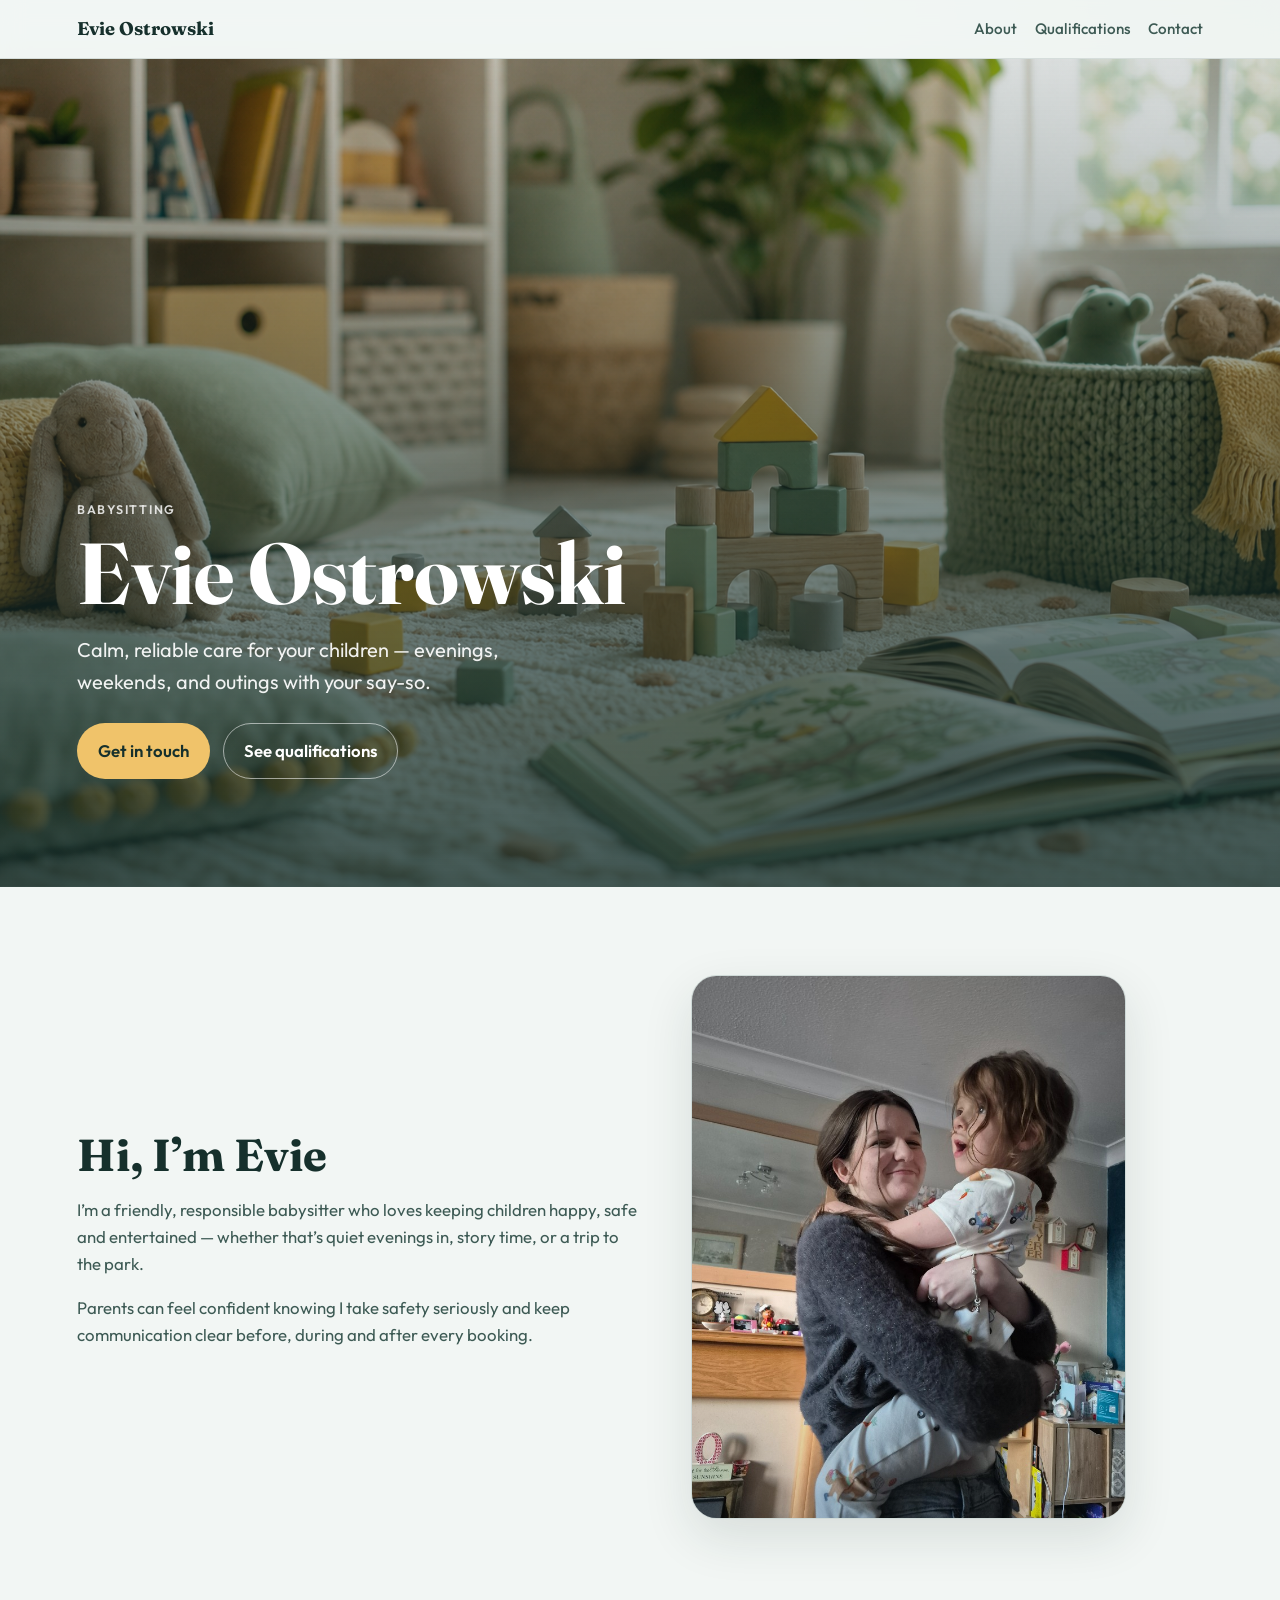
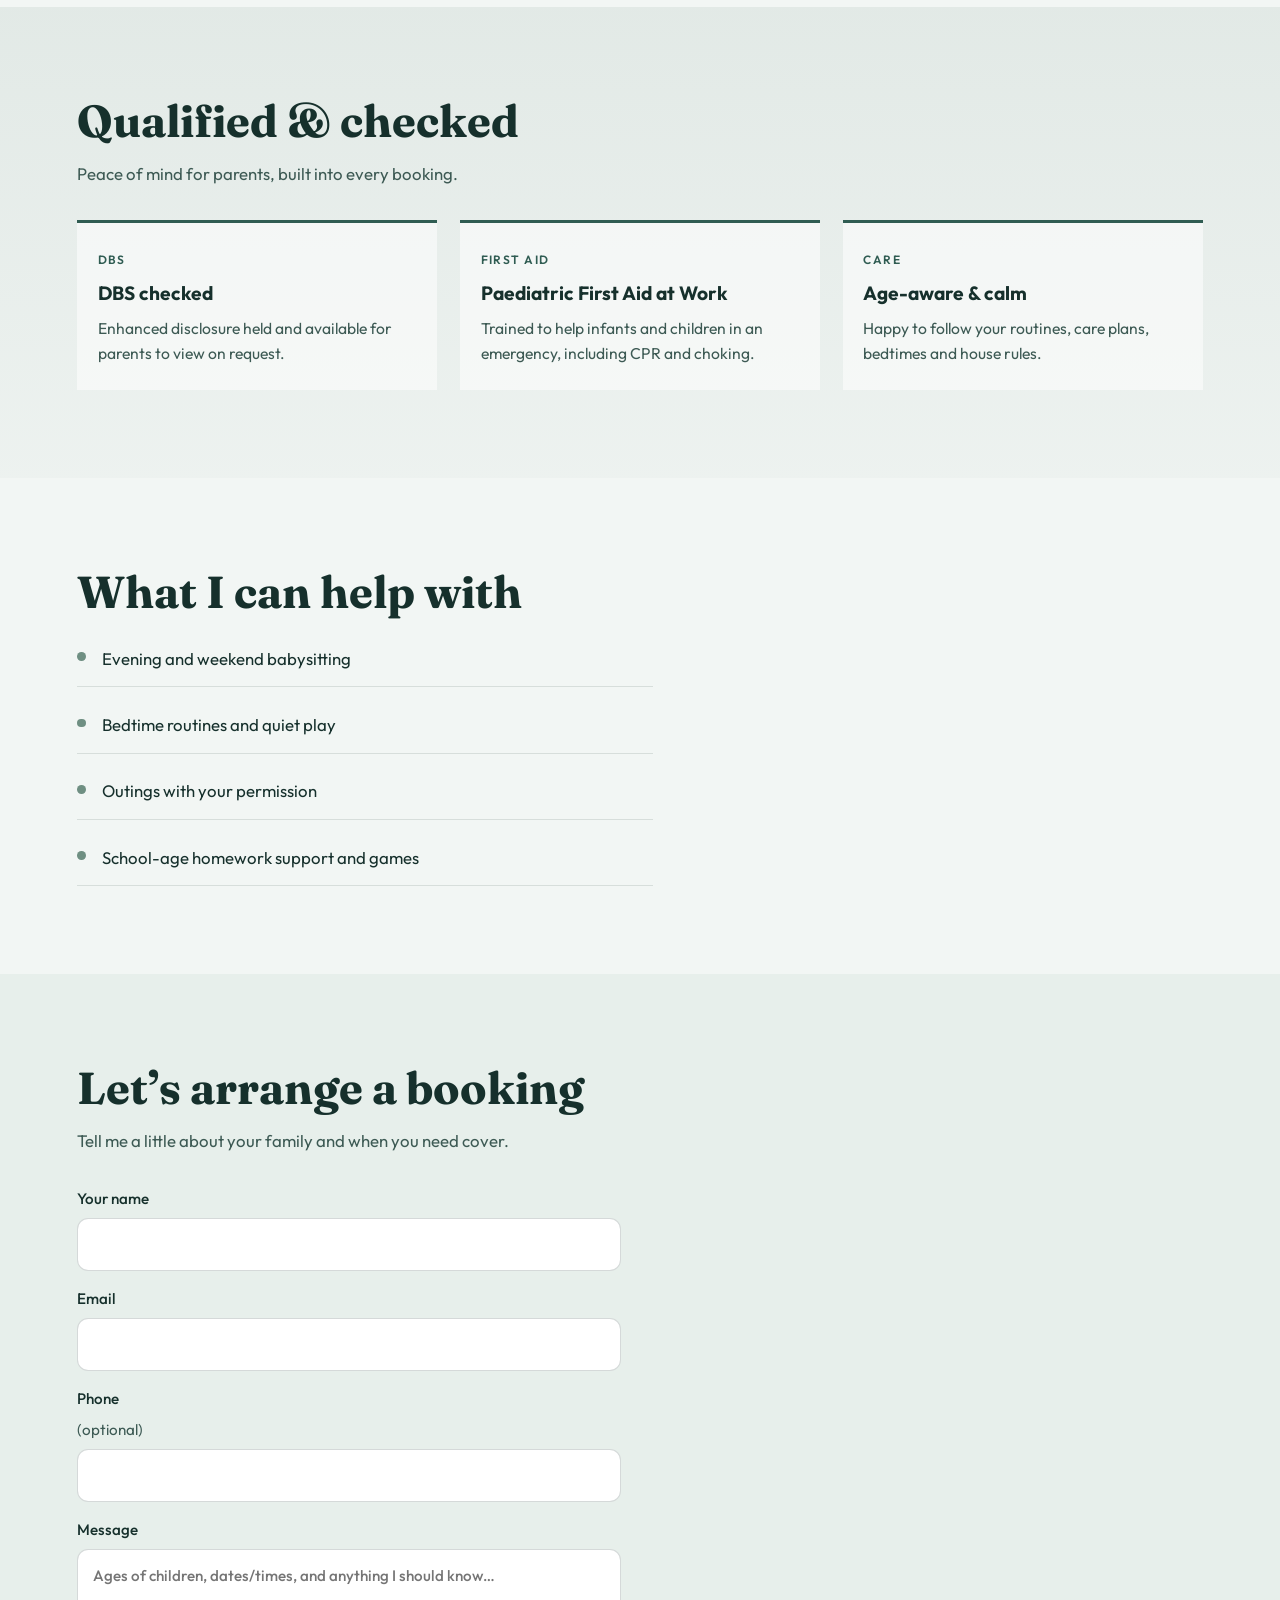
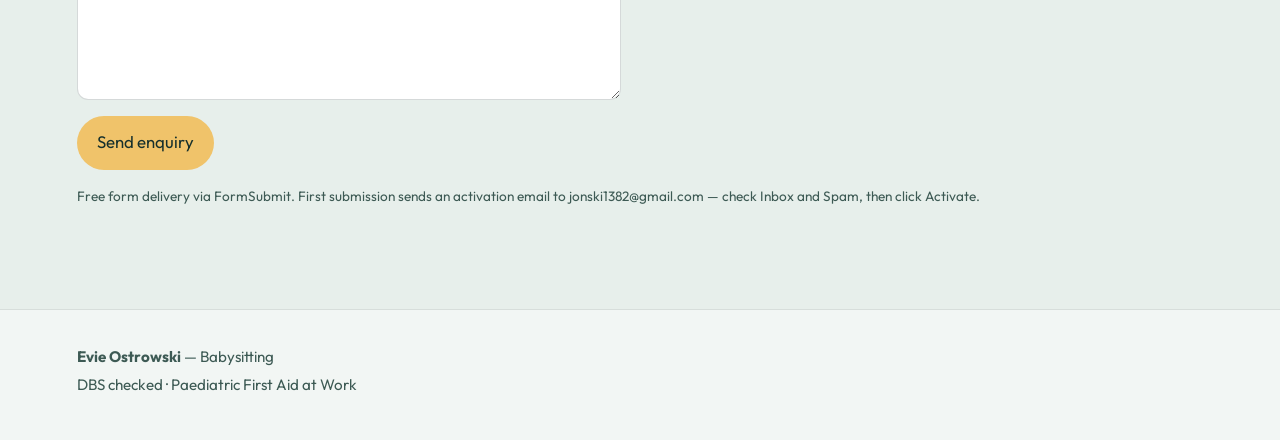
==== index.html @ 0c6a3e65 "Add Evie Ostrowski babysitting website. Static site with contact form, qualifications, and Cloudflar" ====
<!DOCTYPE html>
<html lang="en-GB">
<head>
  <meta charset="UTF-8" />
  <meta name="viewport" content="width=device-width, initial-scale=1" />
  <title>Evie Ostrowski — Babysitting</title>
  <meta name="description" content="Reliable babysitting with Evie Ostrowski. DBS checked and Paediatric First Aid at Work qualified." />
  <link rel="preconnect" href="https://fonts.googleapis.com" />
  <link rel="preconnect" href="https://fonts.gstatic.com" crossorigin />
  <link href="https://fonts.googleapis.com/css2?family=Fraunces:opsz,wght@9..144,500;9..144,700&family=Outfit:wght@400;500;600&display=swap" rel="stylesheet" />
  <link rel="stylesheet" href="styles.css" />
</head>
<body>
  <header class="topbar">
    <a class="logo" href="#top">Evie Ostrowski</a>
    <nav aria-label="Primary">
      <a href="#about">About</a>
      <a href="#trust">Qualifications</a>
      <a href="#contact">Contact</a>
    </nav>
  </header>

  <main id="top">
    <section class="hero" aria-label="Introduction">
      <div class="hero-media" role="img" aria-label="Bright playroom with toys, books and building blocks"></div>
      <div class="hero-scrim"></div>
      <div class="hero-copy">
        <p class="eyebrow">Babysitting</p>
        <h1>Evie Ostrowski</h1>
        <p class="lede">Calm, reliable care for your children — evenings, weekends, and outings with your say-so.</p>
        <div class="cta-row">
          <a class="btn primary" href="#contact">Get in touch</a>
          <a class="btn ghost" href="#trust">See qualifications</a>
        </div>
      </div>
    </section>

    <section id="about" class="about">
      <div class="about-copy">
        <h2>Hi, I’m Evie</h2>
        <p>
          I’m a friendly, responsible babysitter who loves keeping children happy, safe and entertained —
          whether that’s quiet evenings in, story time, or a trip to the park.
        </p>
        <p>
          Parents can feel confident knowing I take safety seriously and keep communication clear before,
          during and after every booking.
        </p>
      </div>
      <figure class="about-media">
        <img src="assets/evie-photo.png" alt="Evie smiling while holding a happy young child" width="900" height="1200" />
      </figure>
    </section>

    <section id="trust" class="trust">
      <h2>Qualified &amp; checked</h2>
      <p class="section-intro">Peace of mind for parents, built into every booking.</p>
      <ul class="creds">
        <li>
          <span class="cred-label">DBS</span>
          <strong>DBS checked</strong>
          <p>Enhanced disclosure held and available for parents to view on request.</p>
        </li>
        <li>
          <span class="cred-label">First aid</span>
          <strong>Paediatric First Aid at Work</strong>
          <p>Trained to help infants and children in an emergency, including CPR and choking.</p>
        </li>
        <li>
          <span class="cred-label">Care</span>
          <strong>Age-aware &amp; calm</strong>
          <p>Happy to follow your routines, care plans, bedtimes and house rules.</p>
        </li>
      </ul>
    </section>

    <section class="offer">
      <h2>What I can help with</h2>
      <ul>
        <li>Evening and weekend babysitting</li>
        <li>Bedtime routines and quiet play</li>
        <li>Outings with your permission</li>
        <li>School-age homework support and games</li>
      </ul>
    </section>

    <section id="contact" class="contact">
      <h2>Let’s arrange a booking</h2>
      <p class="section-intro">Tell me a little about your family and when you need cover.</p>
      <form
        class="contact-form"
        id="contact-form"
        action="https://formsubmit.co/jonski1382@gmail.com"
        method="POST"
      >
        <input type="hidden" name="_subject" value="New babysitting enquiry — Evie Ostrowski" />
        <input type="hidden" name="_template" value="table" />
        <input type="hidden" name="_captcha" value="false" />
        <input type="hidden" name="_next" id="form-next" value="" />
        <input type="hidden" name="_url" id="form-url" value="" />
        <input type="text" name="_gotcha" class="hp" tabindex="-1" autocomplete="off" aria-hidden="true" />

        <label>
          Your name
          <input type="text" name="name" required autocomplete="name" />
        </label>
        <label>
          Email
          <input type="email" name="email" required autocomplete="email" />
        </label>
        <label>
          Phone <span class="optional">(optional)</span>
          <input type="tel" name="phone" autocomplete="tel" />
        </label>
        <label>
          Message
          <textarea name="message" rows="5" required placeholder="Ages of children, dates/times, and anything I should know…"></textarea>
        </label>
        <button class="btn primary" type="submit" id="contact-submit">Send enquiry</button>
        <p class="form-status" id="form-status" role="status" aria-live="polite" hidden></p>
      </form>
      <p class="fineprint">
        Free form delivery via FormSubmit. First submission sends an activation email to
        jonski1382@gmail.com — check Inbox and Spam, then click Activate.
      </p>
    </section>
  </main>

  <footer class="site-footer">
    <p><strong>Evie Ostrowski</strong> — Babysitting</p>
    <p>DBS checked · Paediatric First Aid at Work</p>
  </footer>

  <script src="script.js"></script>
</body>
</html>
---- styles.css ----
:root {
  --ink: #16302c;
  --ink-soft: #3d5a54;
  --paper: #f2f6f4;
  --sage: #6f8f82;
  --sage-deep: #2f5c52;
  --glow: #f0c36a;
  --white: #ffffff;
  --line: rgba(22, 48, 44, 0.12);
  --shadow: 0 18px 50px rgba(22, 48, 44, 0.12);
  --font-display: "Fraunces", Georgia, serif;
  --font-body: "Outfit", system-ui, sans-serif;
}

*,
*::before,
*::after {
  box-sizing: border-box;
}

html {
  scroll-behavior: smooth;
}

body {
  margin: 0;
  color: var(--ink);
  background:
    radial-gradient(1200px 600px at 10% -10%, rgba(240, 195, 106, 0.18), transparent 55%),
    radial-gradient(900px 500px at 100% 0%, rgba(111, 143, 130, 0.18), transparent 50%),
    var(--paper);
  font-family: var(--font-body);
  font-size: 1.05rem;
  line-height: 1.6;
}

img {
  max-width: 100%;
  display: block;
}

a {
  color: inherit;
}

.topbar {
  position: sticky;
  top: 0;
  z-index: 20;
  display: flex;
  align-items: center;
  justify-content: space-between;
  gap: 1rem;
  padding: 0.9rem 6vw;
  background: rgba(242, 246, 244, 0.86);
  backdrop-filter: blur(12px);
  border-bottom: 1px solid var(--line);
}

.logo {
  font-family: var(--font-display);
  font-weight: 700;
  font-size: 1.15rem;
  text-decoration: none;
}

nav {
  display: flex;
  gap: 1.1rem;
}

nav a {
  text-decoration: none;
  color: var(--ink-soft);
  font-weight: 500;
  font-size: 0.95rem;
}

nav a:hover {
  color: var(--sage-deep);
}

.hero {
  position: relative;
  min-height: 92vh;
  display: grid;
  align-items: end;
  overflow: hidden;
}

.hero-media {
  position: absolute;
  inset: 0;
  background:
    url("assets/evie-hero.jpg") center / cover no-repeat;
  transform: scale(1.06);
  animation: heroZoom 12s ease-out forwards;
}

.hero-scrim {
  position: absolute;
  inset: 0;
  background:
    linear-gradient(180deg, rgba(22, 48, 44, 0.15) 0%, rgba(22, 48, 44, 0.55) 55%, rgba(22, 48, 44, 0.78) 100%);
}

.hero-copy {
  position: relative;
  z-index: 1;
  padding: 18vh 6vw 12vh;
  max-width: 44rem;
  color: var(--white);
  animation: riseIn 900ms ease-out both;
}

.eyebrow {
  margin: 0 0 0.6rem;
  letter-spacing: 0.14em;
  text-transform: uppercase;
  font-size: 0.78rem;
  font-weight: 600;
  color: rgba(255, 255, 255, 0.82);
}

.hero h1 {
  margin: 0;
  font-family: var(--font-display);
  font-size: clamp(2.8rem, 8vw, 5.4rem);
  line-height: 1.02;
  font-weight: 700;
}

.lede {
  margin: 1rem 0 1.6rem;
  max-width: 32rem;
  font-size: clamp(1.05rem, 2.2vw, 1.25rem);
  color: rgba(255, 255, 255, 0.92);
}

.cta-row {
  display: flex;
  flex-wrap: wrap;
  gap: 0.8rem;
}

.btn {
  display: inline-flex;
  align-items: center;
  justify-content: center;
  padding: 0.85rem 1.25rem;
  border-radius: 999px;
  text-decoration: none;
  font-weight: 600;
  border: 1px solid transparent;
  cursor: pointer;
  transition: transform 180ms ease, background 180ms ease, color 180ms ease;
}

.btn:hover {
  transform: translateY(-1px);
}

.btn.primary {
  background: var(--glow);
  color: var(--ink);
}

.btn.ghost {
  background: transparent;
  color: var(--white);
  border-color: rgba(255, 255, 255, 0.55);
}

.about,
.trust,
.offer,
.contact {
  padding: 5.5rem 6vw;
}

.about {
  display: grid;
  grid-template-columns: 1.05fr 0.95fr;
  gap: 3rem;
  align-items: center;
}

.about-heading {
  display: flex;
  align-items: center;
  gap: 0.9rem;
  margin-bottom: 0.9rem;
}

.about-heading h2 {
  margin: 0;
}

.about-avatar {
  width: 4.4rem;
  height: 4.4rem;
  border-radius: 50%;
  object-fit: cover;
  object-position: center 18%;
  border: 3px solid rgba(47, 92, 82, 0.35);
  box-shadow: 0 8px 20px rgba(22, 48, 44, 0.12);
  flex-shrink: 0;
}

.about h2,
.trust h2,
.offer h2,
.contact h2 {
  margin: 0 0 0.9rem;
  font-family: var(--font-display);
  font-size: clamp(2rem, 4vw, 2.8rem);
  line-height: 1.15;
}

.about p {
  color: var(--ink-soft);
  max-width: 36rem;
}

.about-media {
  margin: 0;
  position: relative;
  border-radius: 1.6rem;
  overflow: hidden;
  aspect-ratio: 4 / 5;
  max-height: 34rem;
  box-shadow: var(--shadow);
  border: 1px solid rgba(47, 92, 82, 0.18);
  opacity: 0;
  transform: translateY(18px);
}

.about-media::after {
  content: "";
  position: absolute;
  inset: 0;
  pointer-events: none;
  background:
    linear-gradient(180deg, transparent 55%, rgba(22, 48, 44, 0.18) 100%);
}

.about-media img {
  width: 100%;
  height: 100%;
  object-fit: cover;
  object-position: center 12%;
  display: block;
}

.about-media.is-inview,
.creds li.is-inview,
.offer li.is-inview {
  opacity: 1;
  transform: none;
  transition: opacity 700ms ease, transform 700ms ease;
}

.trust {
  background: linear-gradient(180deg, rgba(111, 143, 130, 0.12), rgba(111, 143, 130, 0.04));
}

.section-intro {
  margin: 0 0 2rem;
  color: var(--ink-soft);
  max-width: 34rem;
}

.creds {
  list-style: none;
  margin: 0;
  padding: 0;
  display: grid;
  grid-template-columns: repeat(3, minmax(0, 1fr));
  gap: 1.4rem;
}

.creds li {
  padding: 1.4rem 1.3rem 1.5rem;
  border-top: 3px solid var(--sage-deep);
  background: rgba(255, 255, 255, 0.55);
  opacity: 0;
  transform: translateY(16px);
}

.cred-label {
  display: inline-block;
  margin-bottom: 0.55rem;
  font-size: 0.75rem;
  letter-spacing: 0.12em;
  text-transform: uppercase;
  color: var(--sage-deep);
  font-weight: 600;
}

.creds strong {
  display: block;
  font-size: 1.2rem;
  margin-bottom: 0.45rem;
}

.creds p {
  margin: 0;
  color: var(--ink-soft);
  font-size: 0.98rem;
}

.offer ul {
  margin: 0;
  padding: 0;
  list-style: none;
  display: grid;
  gap: 0.7rem;
  max-width: 36rem;
}

.offer li {
  position: relative;
  padding: 0.85rem 0 0.85rem 1.6rem;
  border-bottom: 1px solid var(--line);
  opacity: 0;
  transform: translateY(12px);
}

.offer li::before {
  content: "";
  position: absolute;
  left: 0;
  top: 1.25rem;
  width: 0.55rem;
  height: 0.55rem;
  border-radius: 50%;
  background: var(--sage);
}

.contact {
  background: #e7efeb;
}

.contact-form {
  display: grid;
  gap: 1rem;
  max-width: 34rem;
}

label {
  display: grid;
  gap: 0.4rem;
  font-weight: 500;
  font-size: 0.95rem;
}

.optional {
  font-weight: 400;
  color: var(--ink-soft);
}

input,
textarea {
  width: 100%;
  padding: 0.85rem 0.95rem;
  border: 1px solid rgba(22, 48, 44, 0.18);
  border-radius: 0.7rem;
  background: var(--white);
  font: inherit;
  color: var(--ink);
}

input:focus,
textarea:focus {
  outline: 2px solid rgba(47, 92, 82, 0.35);
  border-color: var(--sage-deep);
}

.contact-form .btn {
  justify-self: start;
  border: none;
  font: inherit;
}

.fineprint {
  margin-top: 1rem;
  font-size: 0.85rem;
  color: var(--ink-soft);
}

.hp {
  position: absolute;
  left: -10000px;
  width: 1px;
  height: 1px;
  overflow: hidden;
}

.form-status {
  margin: 0.2rem 0 0;
  font-size: 0.95rem;
  font-weight: 500;
}

.form-status.pending {
  color: var(--ink-soft);
}

.form-status.success {
  color: var(--sage-deep);
}

.form-status.error {
  color: #9b3a32;
}

.contact-form .btn:disabled {
  opacity: 0.7;
  cursor: wait;
  transform: none;
}

.thanks-page {
  min-height: 100vh;
  display: grid;
  align-content: center;
  justify-items: start;
  gap: 1rem;
  padding: 4rem 6vw;
  max-width: 40rem;
}

.thanks-page h1 {
  margin: 0;
  font-family: var(--font-display);
  font-size: clamp(2rem, 5vw, 3rem);
}

.thanks-page p {
  margin: 0 0 0.5rem;
  color: var(--ink-soft);
}

.site-footer {
  padding: 2rem 6vw 2.5rem;
  border-top: 1px solid var(--line);
  color: var(--ink-soft);
  font-size: 0.95rem;
}

.site-footer p {
  margin: 0.2rem 0;
}

@keyframes heroZoom {
  from { transform: scale(1.08); }
  to { transform: scale(1); }
}

@keyframes riseIn {
  from {
    opacity: 0;
    transform: translateY(22px);
  }
  to {
    opacity: 1;
    transform: none;
  }
}

@media (max-width: 860px) {
  .about {
    grid-template-columns: 1fr;
  }

  .creds {
    grid-template-columns: 1fr;
  }

  nav {
    gap: 0.8rem;
  }

  .hero-copy {
    padding-top: 28vh;
  }
}

@media (max-width: 560px) {
  .topbar {
    padding-inline: 1.1rem;
  }

  nav a:nth-child(2) {
    display: none;
  }

  .about,
  .trust,
  .offer,
  .contact {
    padding-inline: 1.1rem;
  }
}
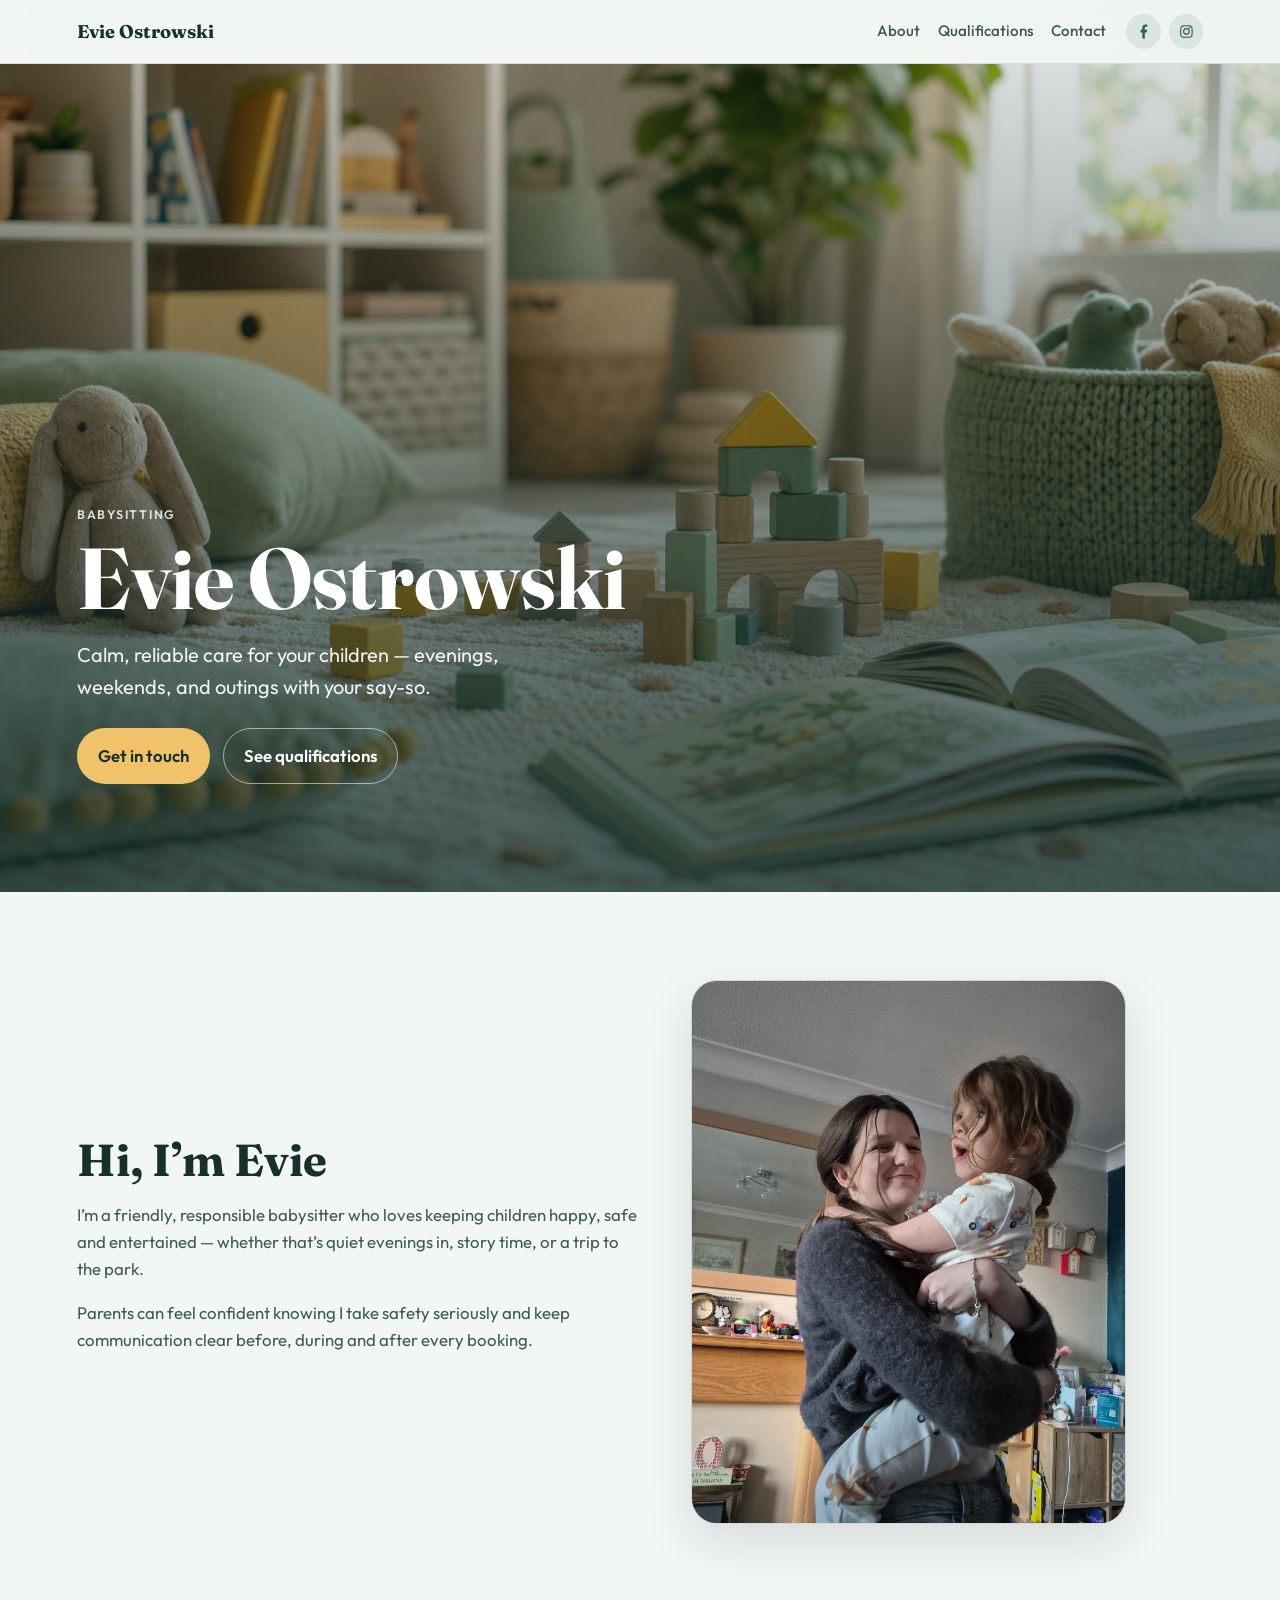
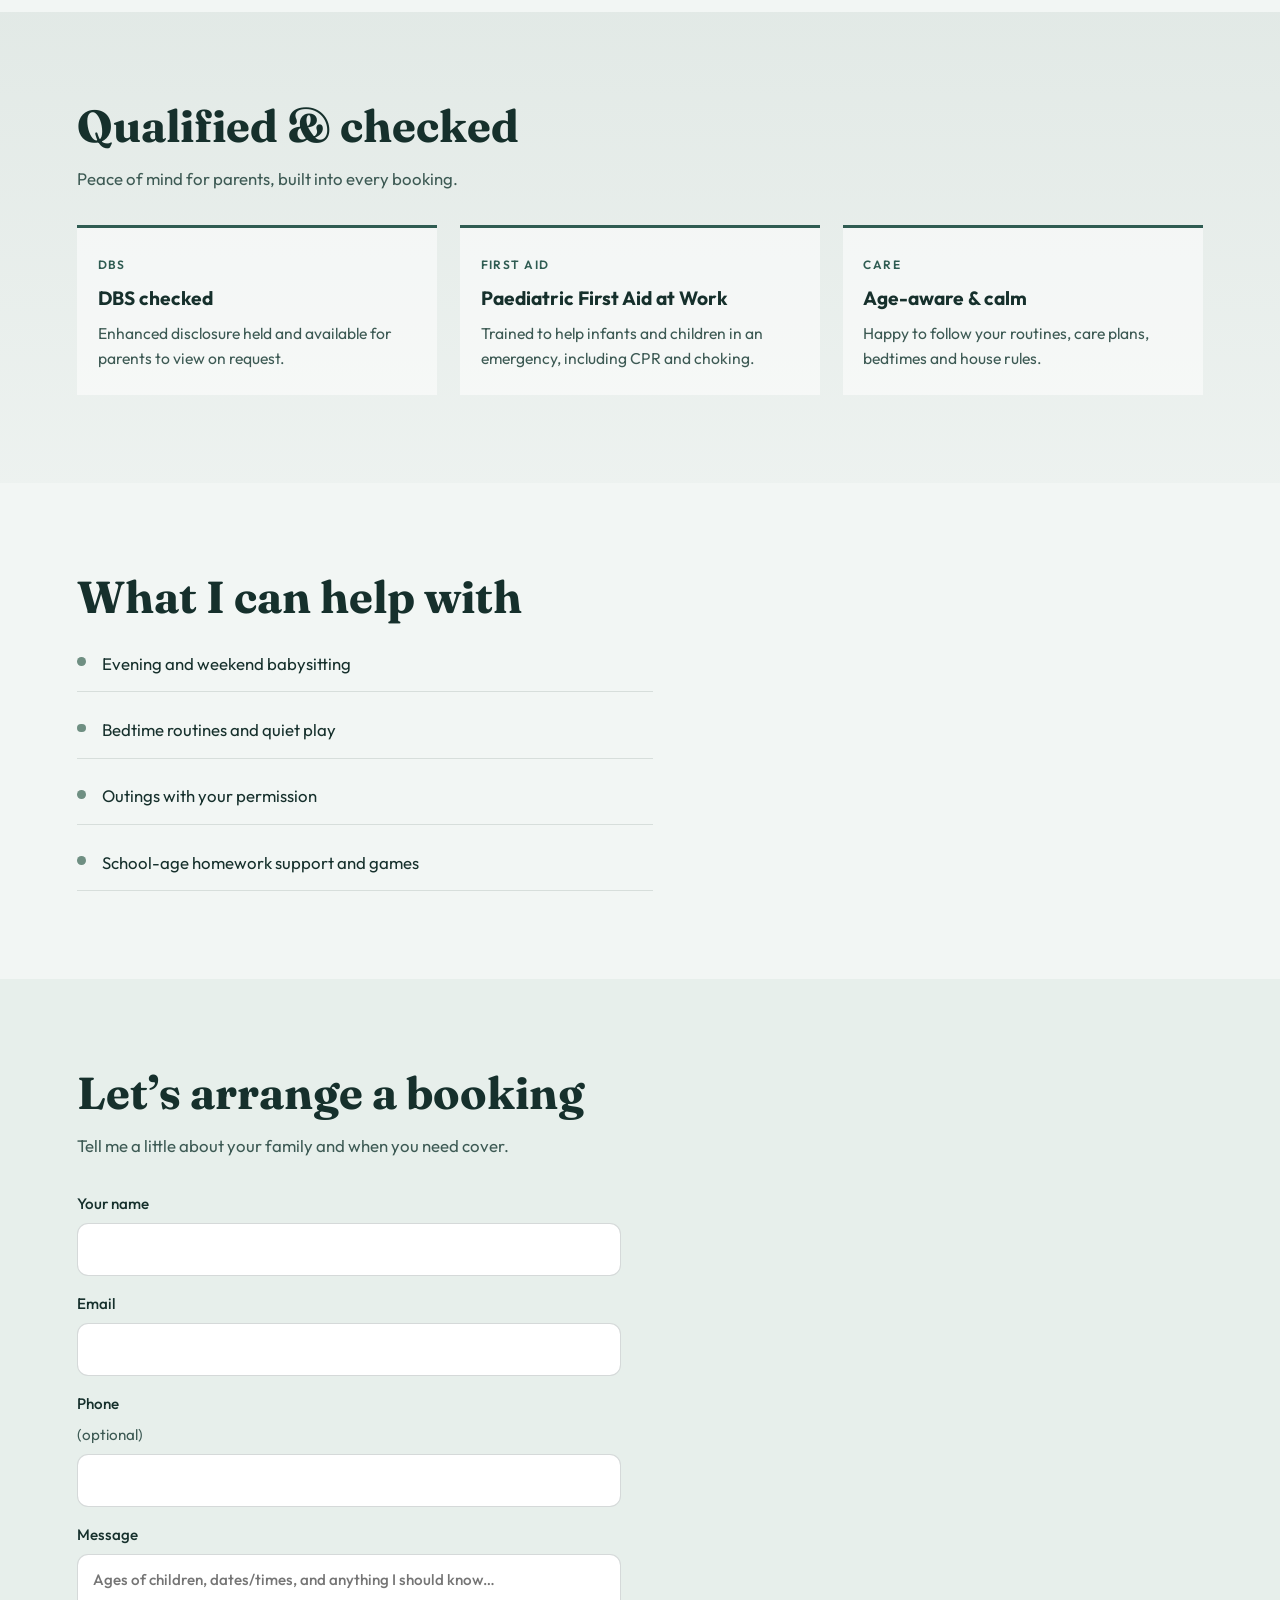
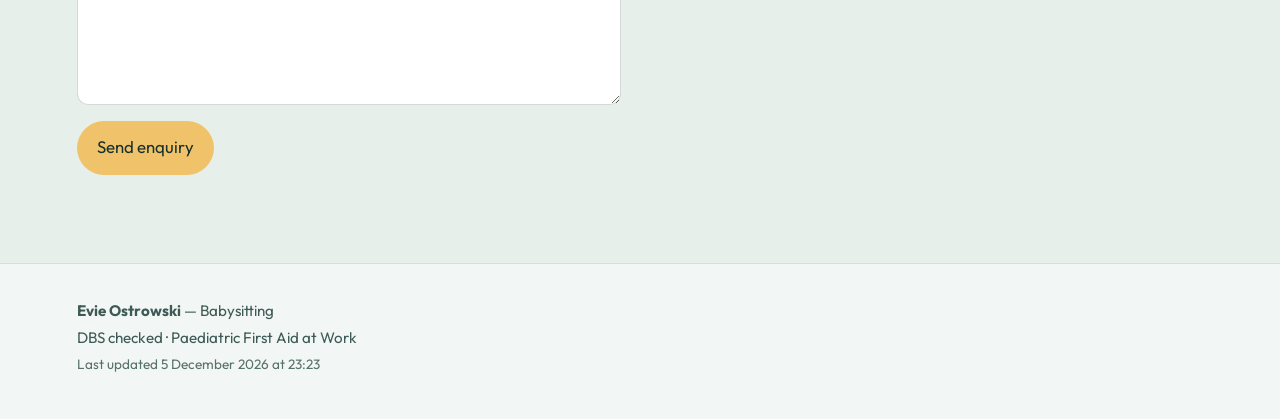
==== commit 966e2d20: "Add social links and last-updated footer - Added Facebook and Instagram social media buttons to head" ====
--- a/index.html
+++ b/index.html
@@ -13,11 +13,26 @@
 <body>
   <header class="topbar">
     <a class="logo" href="#top">Evie Ostrowski</a>
-    <nav aria-label="Primary">
-      <a href="#about">About</a>
-      <a href="#trust">Qualifications</a>
-      <a href="#contact">Contact</a>
-    </nav>
+    <div class="topbar-end">
+      <nav aria-label="Primary">
+        <a href="#about">About</a>
+        <a href="#trust">Qualifications</a>
+        <a href="#contact">Contact</a>
+      </nav>
+      <div class="social-links">
+        <!-- Swap the # for your profile URLs when ready -->
+        <a class="social-btn" href="#" aria-label="Facebook" title="Facebook">
+          <svg viewBox="0 0 24 24" aria-hidden="true" focusable="false">
+            <path d="M14 13.5h2.5l1-4H14v-2c0-1.03 0-2 2-2h1.5V2.14C17.17 2.09 16.05 2 14.89 2 12.3 2 10.5 3.7 10.5 6.61V9.5H8v4h2.5V22h3.5v-8.5z" />
+          </svg>
+        </a>
+        <a class="social-btn" href="#" aria-label="Instagram" title="Instagram">
+          <svg viewBox="0 0 24 24" aria-hidden="true" focusable="false">
+            <path d="M12 7.2A4.8 4.8 0 1 0 12 16.8 4.8 4.8 0 0 0 12 7.2zm0 7.9a3.1 3.1 0 1 1 0-6.2 3.1 3.1 0 0 1 0 6.2zM17.5 6.9a1.12 1.12 0 1 1-2.24 0 1.12 1.12 0 0 1 2.24 0zM12 3.2c-2.45 0-2.76.01-3.72.05-.95.04-1.6.2-2.17.42a4.4 4.4 0 0 0-1.59 1.03 4.4 4.4 0 0 0-1.03 1.59c-.23.57-.38 1.22-.42 2.17-.04.96-.05 1.27-.05 3.72s.01 2.76.05 3.72c.04.95.2 1.6.42 2.17.23.58.54 1.07 1.03 1.59.52.49 1.01.8 1.59 1.03.57.23 1.22.38 2.17.42.96.04 1.27.05 3.72.05s2.76-.01 3.72-.05c.95-.04 1.6-.2 2.17-.42a4.4 4.4 0 0 0 1.59-1.03 4.4 4.4 0 0 0 1.03-1.59c.23-.57.38-1.22.42-2.17.04-.96.05-1.27.05-3.72s-.01-2.76-.05-3.72c-.04-.95-.2-1.6-.42-2.17a4.4 4.4 0 0 0-1.03-1.59 4.4 4.4 0 0 0-1.59-1.03c-.57-.23-1.22-.38-2.17-.42C14.76 3.21 14.45 3.2 12 3.2zm0 1.62c2.4 0 2.69.01 3.64.05.88.04 1.35.19 1.67.31.42.16.72.36 1.04.67.31.32.51.62.67 1.04.12.32.27.79.31 1.67.04.95.05 1.24.05 3.64s-.01 2.69-.05 3.64c-.04.88-.19 1.35-.31 1.67-.16.42-.36.72-.67 1.04-.32.31-.62.51-1.04.67-.32.12-.79.27-1.67.31-.95.04-1.24.05-3.64.05s-2.69-.01-3.64-.05c-.88-.04-1.35-.19-1.67-.31a2.78 2.78 0 0 1-1.04-.67 2.78 2.78 0 0 1-.67-1.04c-.12-.32-.27-.79-.31-1.67-.04-.95-.05-1.24-.05-3.64s.01-2.69.05-3.64c.04-.88.19-1.35.31-1.67.16-.42.36-.72.67-1.04.32-.31.62-.51 1.04-.67.32-.12.79-.27 1.67-.31.95-.04 1.24-.05 3.64-.05z" />
+          </svg>
+        </a>
+      </div>
+    </div>
   </header>
 
   <main id="top">
@@ -90,7 +105,6 @@
       <form
         class="contact-form"
         id="contact-form"
-        action="https://formsubmit.co/jonski1382@gmail.com"
         method="POST"
       >
         <input type="hidden" name="_subject" value="New babysitting enquiry — Evie Ostrowski" />
@@ -119,16 +133,13 @@
         <button class="btn primary" type="submit" id="contact-submit">Send enquiry</button>
         <p class="form-status" id="form-status" role="status" aria-live="polite" hidden></p>
       </form>
-      <p class="fineprint">
-        Free form delivery via FormSubmit. First submission sends an activation email to
-        jonski1382@gmail.com — check Inbox and Spam, then click Activate.
-      </p>
     </section>
   </main>
 
   <footer class="site-footer">
     <p><strong>Evie Ostrowski</strong> — Babysitting</p>
     <p>DBS checked · Paediatric First Aid at Work</p>
+    <p class="footer-updated" id="last-updated"></p>
   </footer>
 
   <script src="script.js"></script>
--- a/styles.css
+++ b/styles.css
@@ -80,6 +80,47 @@
   color: var(--sage-deep);
 }
 
+.topbar-end {
+  display: flex;
+  align-items: center;
+  gap: 1.25rem;
+}
+
+.social-links {
+  display: flex;
+  gap: 0.5rem;
+}
+
+.social-btn {
+  display: inline-flex;
+  align-items: center;
+  justify-content: center;
+  width: 2.15rem;
+  height: 2.15rem;
+  border-radius: 999px;
+  background: rgba(47, 92, 82, 0.1);
+  color: var(--sage-deep);
+  text-decoration: none;
+  transition: background 160ms ease, color 160ms ease, transform 160ms ease;
+}
+
+.social-btn svg {
+  width: 1.05rem;
+  height: 1.05rem;
+  fill: currentColor;
+}
+
+.social-btn:hover {
+  background: var(--sage-deep);
+  color: var(--white);
+  transform: translateY(-1px);
+}
+
+.social-btn:focus-visible {
+  outline: 2px solid var(--sage-deep);
+  outline-offset: 3px;
+}
+
 .hero {
   position: relative;
   min-height: 92vh;
@@ -382,12 +423,6 @@
   font: inherit;
 }
 
-.fineprint {
-  margin-top: 1rem;
-  font-size: 0.85rem;
-  color: var(--ink-soft);
-}
-
 .hp {
   position: absolute;
   left: -10000px;
@@ -452,6 +487,12 @@
   margin: 0.2rem 0;
 }
 
+.footer-updated {
+  margin-top: 0.85rem;
+  font-size: 0.85rem;
+  opacity: 0.85;
+}
+
 @keyframes heroZoom {
   from { transform: scale(1.08); }
   to { transform: scale(1); }
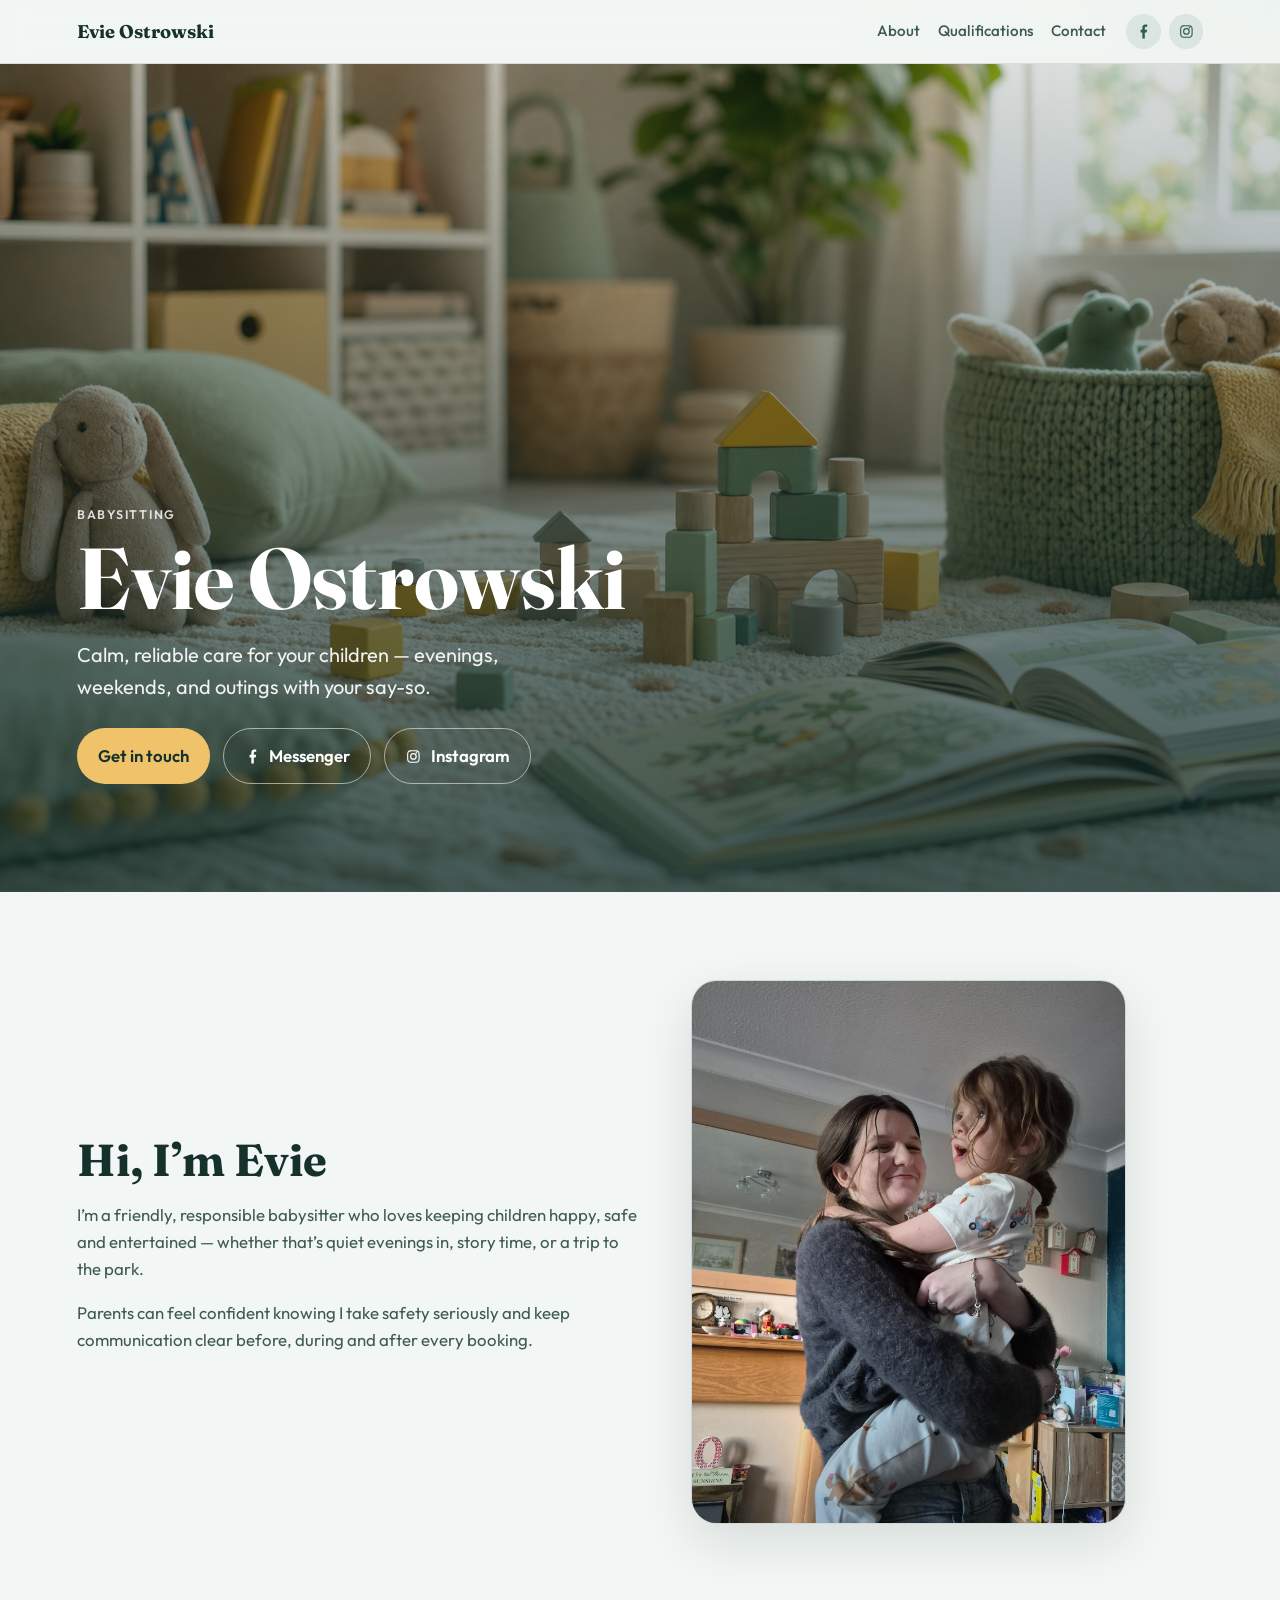
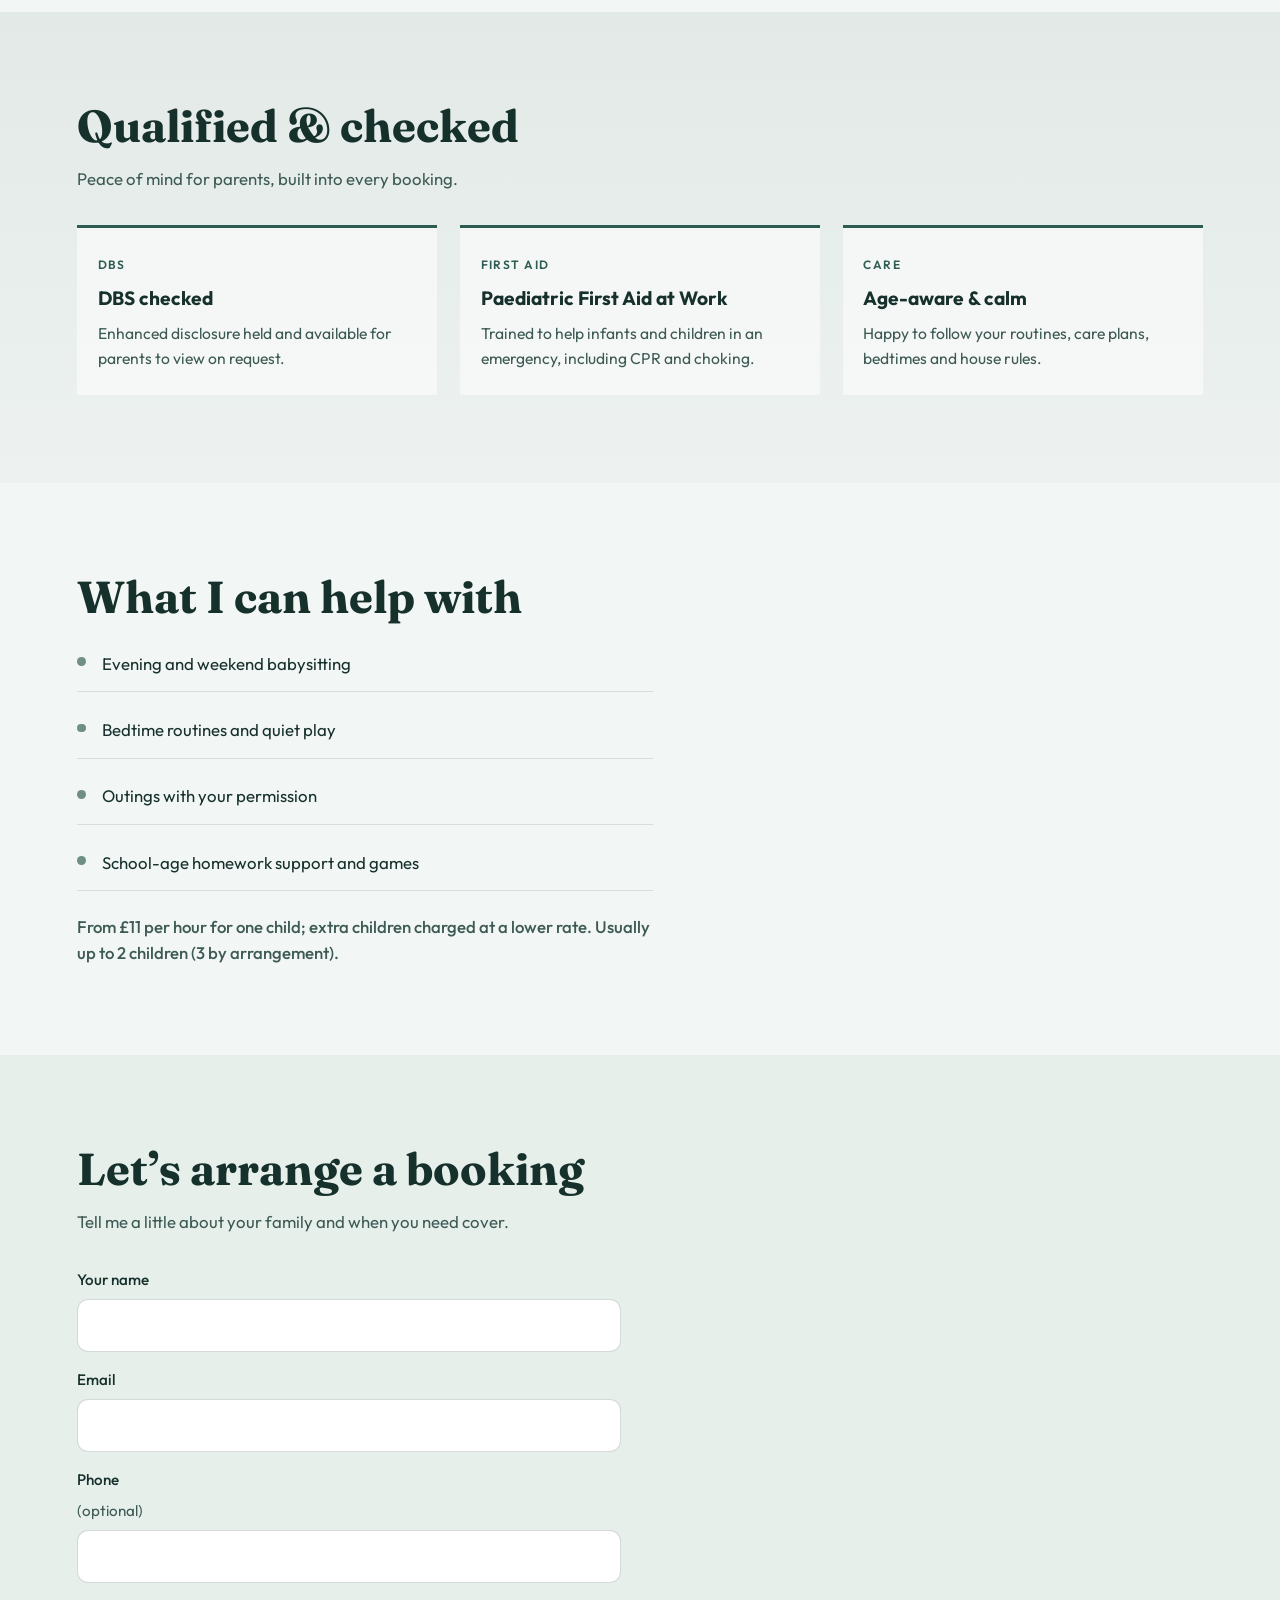
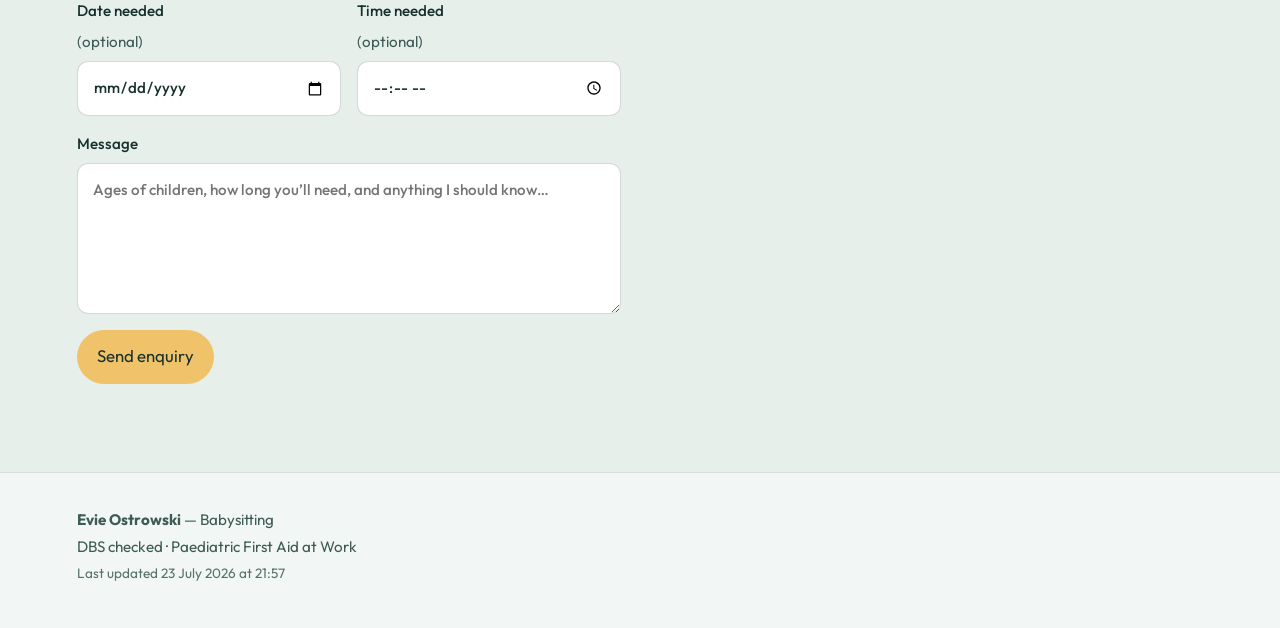
==== commit bb2bdec2: "Add social links, pricing, and 404 page Add favicon and 404 error page. Integrate configurable socia" ====
--- a/index.html
+++ b/index.html
@@ -5,6 +5,7 @@
   <meta name="viewport" content="width=device-width, initial-scale=1" />
   <title>Evie Ostrowski — Babysitting</title>
   <meta name="description" content="Reliable babysitting with Evie Ostrowski. DBS checked and Paediatric First Aid at Work qualified." />
+  <link rel="icon" href="assets/favicon.svg" type="image/svg+xml" />
   <link rel="preconnect" href="https://fonts.googleapis.com" />
   <link rel="preconnect" href="https://fonts.gstatic.com" crossorigin />
   <link href="https://fonts.googleapis.com/css2?family=Fraunces:opsz,wght@9..144,500;9..144,700&family=Outfit:wght@400;500;600&display=swap" rel="stylesheet" />
@@ -20,13 +21,12 @@
         <a href="#contact">Contact</a>
       </nav>
       <div class="social-links">
-        <!-- Swap the # for your profile URLs when ready -->
-        <a class="social-btn" href="#" aria-label="Facebook" title="Facebook">
+        <a class="social-btn" id="link-messenger" href="#" target="_blank" rel="noopener noreferrer" aria-label="Message on Facebook Messenger" title="Messenger">
           <svg viewBox="0 0 24 24" aria-hidden="true" focusable="false">
             <path d="M14 13.5h2.5l1-4H14v-2c0-1.03 0-2 2-2h1.5V2.14C17.17 2.09 16.05 2 14.89 2 12.3 2 10.5 3.7 10.5 6.61V9.5H8v4h2.5V22h3.5v-8.5z" />
           </svg>
         </a>
-        <a class="social-btn" href="#" aria-label="Instagram" title="Instagram">
+        <a class="social-btn" id="link-instagram" href="#" target="_blank" rel="noopener noreferrer" aria-label="Instagram" title="Instagram">
           <svg viewBox="0 0 24 24" aria-hidden="true" focusable="false">
             <path d="M12 7.2A4.8 4.8 0 1 0 12 16.8 4.8 4.8 0 0 0 12 7.2zm0 7.9a3.1 3.1 0 1 1 0-6.2 3.1 3.1 0 0 1 0 6.2zM17.5 6.9a1.12 1.12 0 1 1-2.24 0 1.12 1.12 0 0 1 2.24 0zM12 3.2c-2.45 0-2.76.01-3.72.05-.95.04-1.6.2-2.17.42a4.4 4.4 0 0 0-1.59 1.03 4.4 4.4 0 0 0-1.03 1.59c-.23.57-.38 1.22-.42 2.17-.04.96-.05 1.27-.05 3.72s.01 2.76.05 3.72c.04.95.2 1.6.42 2.17.23.58.54 1.07 1.03 1.59.52.49 1.01.8 1.59 1.03.57.23 1.22.38 2.17.42.96.04 1.27.05 3.72.05s2.76-.01 3.72-.05c.95-.04 1.6-.2 2.17-.42a4.4 4.4 0 0 0 1.59-1.03 4.4 4.4 0 0 0 1.03-1.59c.23-.57.38-1.22.42-2.17.04-.96.05-1.27.05-3.72s-.01-2.76-.05-3.72c-.04-.95-.2-1.6-.42-2.17a4.4 4.4 0 0 0-1.03-1.59 4.4 4.4 0 0 0-1.59-1.03c-.57-.23-1.22-.38-2.17-.42C14.76 3.21 14.45 3.2 12 3.2zm0 1.62c2.4 0 2.69.01 3.64.05.88.04 1.35.19 1.67.31.42.16.72.36 1.04.67.31.32.51.62.67 1.04.12.32.27.79.31 1.67.04.95.05 1.24.05 3.64s-.01 2.69-.05 3.64c-.04.88-.19 1.35-.31 1.67-.16.42-.36.72-.67 1.04-.32.31-.62.51-1.04.67-.32.12-.79.27-1.67.31-.95.04-1.24.05-3.64.05s-2.69-.01-3.64-.05c-.88-.04-1.35-.19-1.67-.31a2.78 2.78 0 0 1-1.04-.67 2.78 2.78 0 0 1-.67-1.04c-.12-.32-.27-.79-.31-1.67-.04-.95-.05-1.24-.05-3.64s.01-2.69.05-3.64c.04-.88.19-1.35.31-1.67.16-.42.36-.72.67-1.04.32-.31.62-.51 1.04-.67.32-.12.79-.27 1.67-.31.95-.04 1.24-.05 3.64-.05z" />
           </svg>
@@ -45,7 +45,18 @@
         <p class="lede">Calm, reliable care for your children — evenings, weekends, and outings with your say-so.</p>
         <div class="cta-row">
           <a class="btn primary" href="#contact">Get in touch</a>
-          <a class="btn ghost" href="#trust">See qualifications</a>
+          <a class="btn ghost btn-icon" id="chat-messenger" href="#" target="_blank" rel="noopener noreferrer">
+            <svg viewBox="0 0 24 24" aria-hidden="true" focusable="false">
+              <path d="M14 13.5h2.5l1-4H14v-2c0-1.03 0-2 2-2h1.5V2.14C17.17 2.09 16.05 2 14.89 2 12.3 2 10.5 3.7 10.5 6.61V9.5H8v4h2.5V22h3.5v-8.5z" />
+            </svg>
+            Messenger
+          </a>
+          <a class="btn ghost btn-icon" id="chat-instagram" href="#" target="_blank" rel="noopener noreferrer">
+            <svg viewBox="0 0 24 24" aria-hidden="true" focusable="false">
+              <path d="M12 7.2A4.8 4.8 0 1 0 12 16.8 4.8 4.8 0 0 0 12 7.2zm0 7.9a3.1 3.1 0 1 1 0-6.2 3.1 3.1 0 0 1 0 6.2zM17.5 6.9a1.12 1.12 0 1 1-2.24 0 1.12 1.12 0 0 1 2.24 0zM12 3.2c-2.45 0-2.76.01-3.72.05-.95.04-1.6.2-2.17.42a4.4 4.4 0 0 0-1.59 1.03 4.4 4.4 0 0 0-1.03 1.59c-.23.57-.38 1.22-.42 2.17-.04.96-.05 1.27-.05 3.72s.01 2.76.05 3.72c.04.95.2 1.6.42 2.17.23.58.54 1.07 1.03 1.59.52.49 1.01.8 1.59 1.03.57.23 1.22.38 2.17.42.96.04 1.27.05 3.72.05s2.76-.01 3.72-.05c.95-.04 1.6-.2 2.17-.42a4.4 4.4 0 0 0 1.59-1.03 4.4 4.4 0 0 0 1.03-1.59c.23-.57.38-1.22.42-2.17.04-.96.05-1.27.05-3.72s-.01-2.76-.05-3.72c-.04-.95-.2-1.6-.42-2.17a4.4 4.4 0 0 0-1.03-1.59 4.4 4.4 0 0 0-1.59-1.03c-.57-.23-1.22-.38-2.17-.42C14.76 3.21 14.45 3.2 12 3.2zm0 1.62c2.4 0 2.69.01 3.64.05.88.04 1.35.19 1.67.31.42.16.72.36 1.04.67.31.32.51.62.67 1.04.12.32.27.79.31 1.67.04.95.05 1.24.05 3.64s-.01 2.69-.05 3.64c-.04.88-.19 1.35-.31 1.67-.16.42-.36.72-.67 1.04-.32.31-.62.51-1.04.67-.32.12-.79.27-1.67.31-.95.04-1.24.05-3.64.05s-2.69-.01-3.64-.05c-.88-.04-1.35-.19-1.67-.31a2.78 2.78 0 0 1-1.04-.67 2.78 2.78 0 0 1-.67-1.04c-.12-.32-.27-.79-.31-1.67-.04-.95-.05-1.24-.05-3.64s.01-2.69.05-3.64c.04-.88.19-1.35.31-1.67.16-.42.36-.72.67-1.04.32-.31.62-.51 1.04-.67.32-.12.79-.27 1.67-.31.95-.04 1.24-.05 3.64-.05z" />
+            </svg>
+            Instagram
+          </a>
         </div>
       </div>
     </section>
@@ -97,6 +108,10 @@
         <li>Outings with your permission</li>
         <li>School-age homework support and games</li>
       </ul>
+      <p class="rates">
+        From £11 per hour for one child; extra children charged at a lower rate.
+        Usually up to 2 children (3 by arrangement).
+      </p>
     </section>
 
     <section id="contact" class="contact">
@@ -126,9 +141,19 @@
           Phone <span class="optional">(optional)</span>
           <input type="tel" name="phone" autocomplete="tel" />
         </label>
+        <div class="form-row">
+          <label>
+            Date needed <span class="optional">(optional)</span>
+            <input type="date" name="date" />
+          </label>
+          <label>
+            Time needed <span class="optional">(optional)</span>
+            <input type="time" name="time" />
+          </label>
+        </div>
         <label>
           Message
-          <textarea name="message" rows="5" required placeholder="Ages of children, dates/times, and anything I should know…"></textarea>
+          <textarea name="message" rows="5" required placeholder="Ages of children, how long you’ll need, and anything I should know…"></textarea>
         </label>
         <button class="btn primary" type="submit" id="contact-submit">Send enquiry</button>
         <p class="form-status" id="form-status" role="status" aria-live="polite" hidden></p>
--- a/styles.css
+++ b/styles.css
@@ -212,6 +212,21 @@
   border-color: rgba(255, 255, 255, 0.55);
 }
 
+.btn.ghost:hover {
+  background: rgba(255, 255, 255, 0.14);
+}
+
+.btn-icon {
+  gap: 0.55rem;
+}
+
+.btn-icon svg {
+  width: 1.05rem;
+  height: 1.05rem;
+  fill: currentColor;
+  flex-shrink: 0;
+}
+
 .about,
 .trust,
 .offer,
@@ -378,6 +393,13 @@
   background: var(--sage);
 }
 
+.rates {
+  margin: 1.4rem 0 0;
+  max-width: 36rem;
+  color: var(--ink-soft);
+  font-weight: 500;
+}
+
 .contact {
   background: #e7efeb;
 }
@@ -386,6 +408,12 @@
   display: grid;
   gap: 1rem;
   max-width: 34rem;
+}
+
+.form-row {
+  display: grid;
+  grid-template-columns: 1fr 1fr;
+  gap: 1rem;
 }
 
 label {
@@ -476,6 +504,10 @@
   color: var(--ink-soft);
 }
 
+.thanks-page .eyebrow {
+  color: var(--sage-deep);
+}
+
 .site-footer {
   padding: 2rem 6vw 2.5rem;
   border-top: 1px solid var(--line);
@@ -530,6 +562,10 @@
 @media (max-width: 560px) {
   .topbar {
     padding-inline: 1.1rem;
+  }
+
+  .form-row {
+    grid-template-columns: 1fr;
   }
 
   nav a:nth-child(2) {
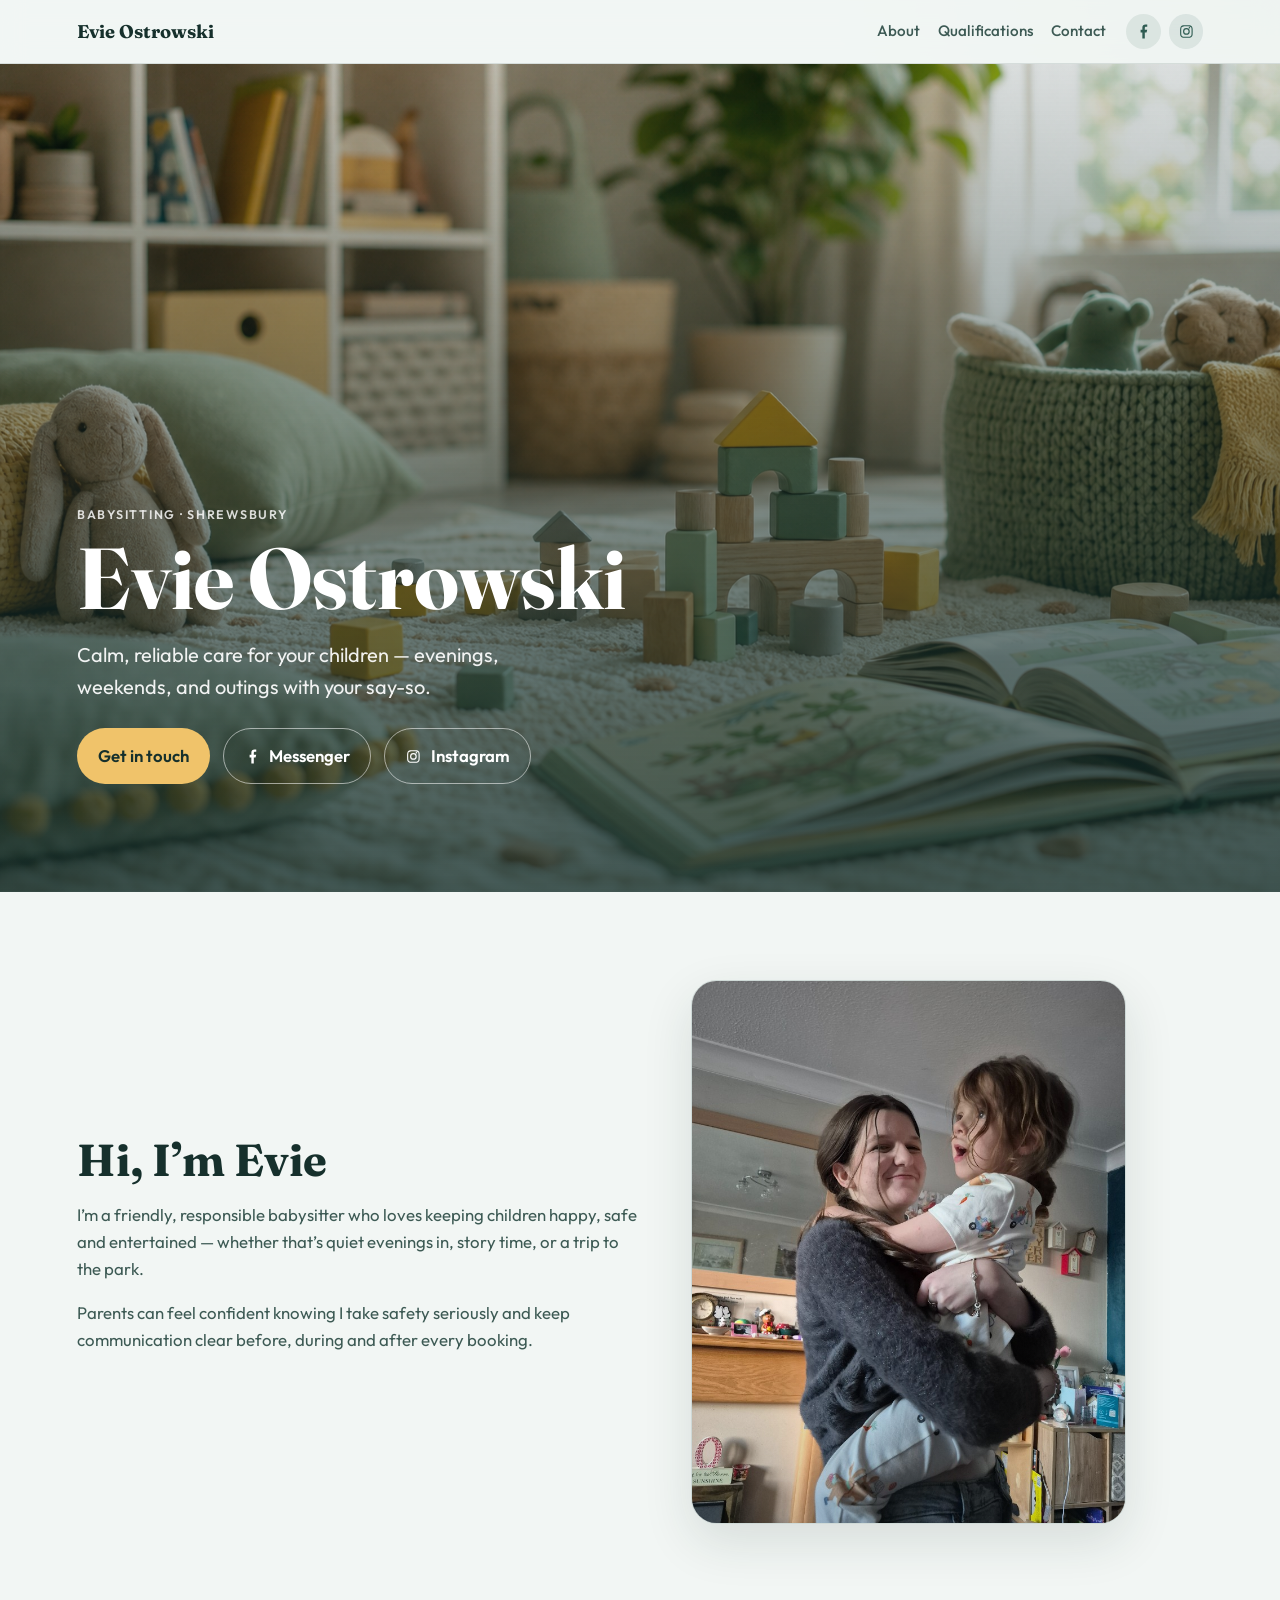
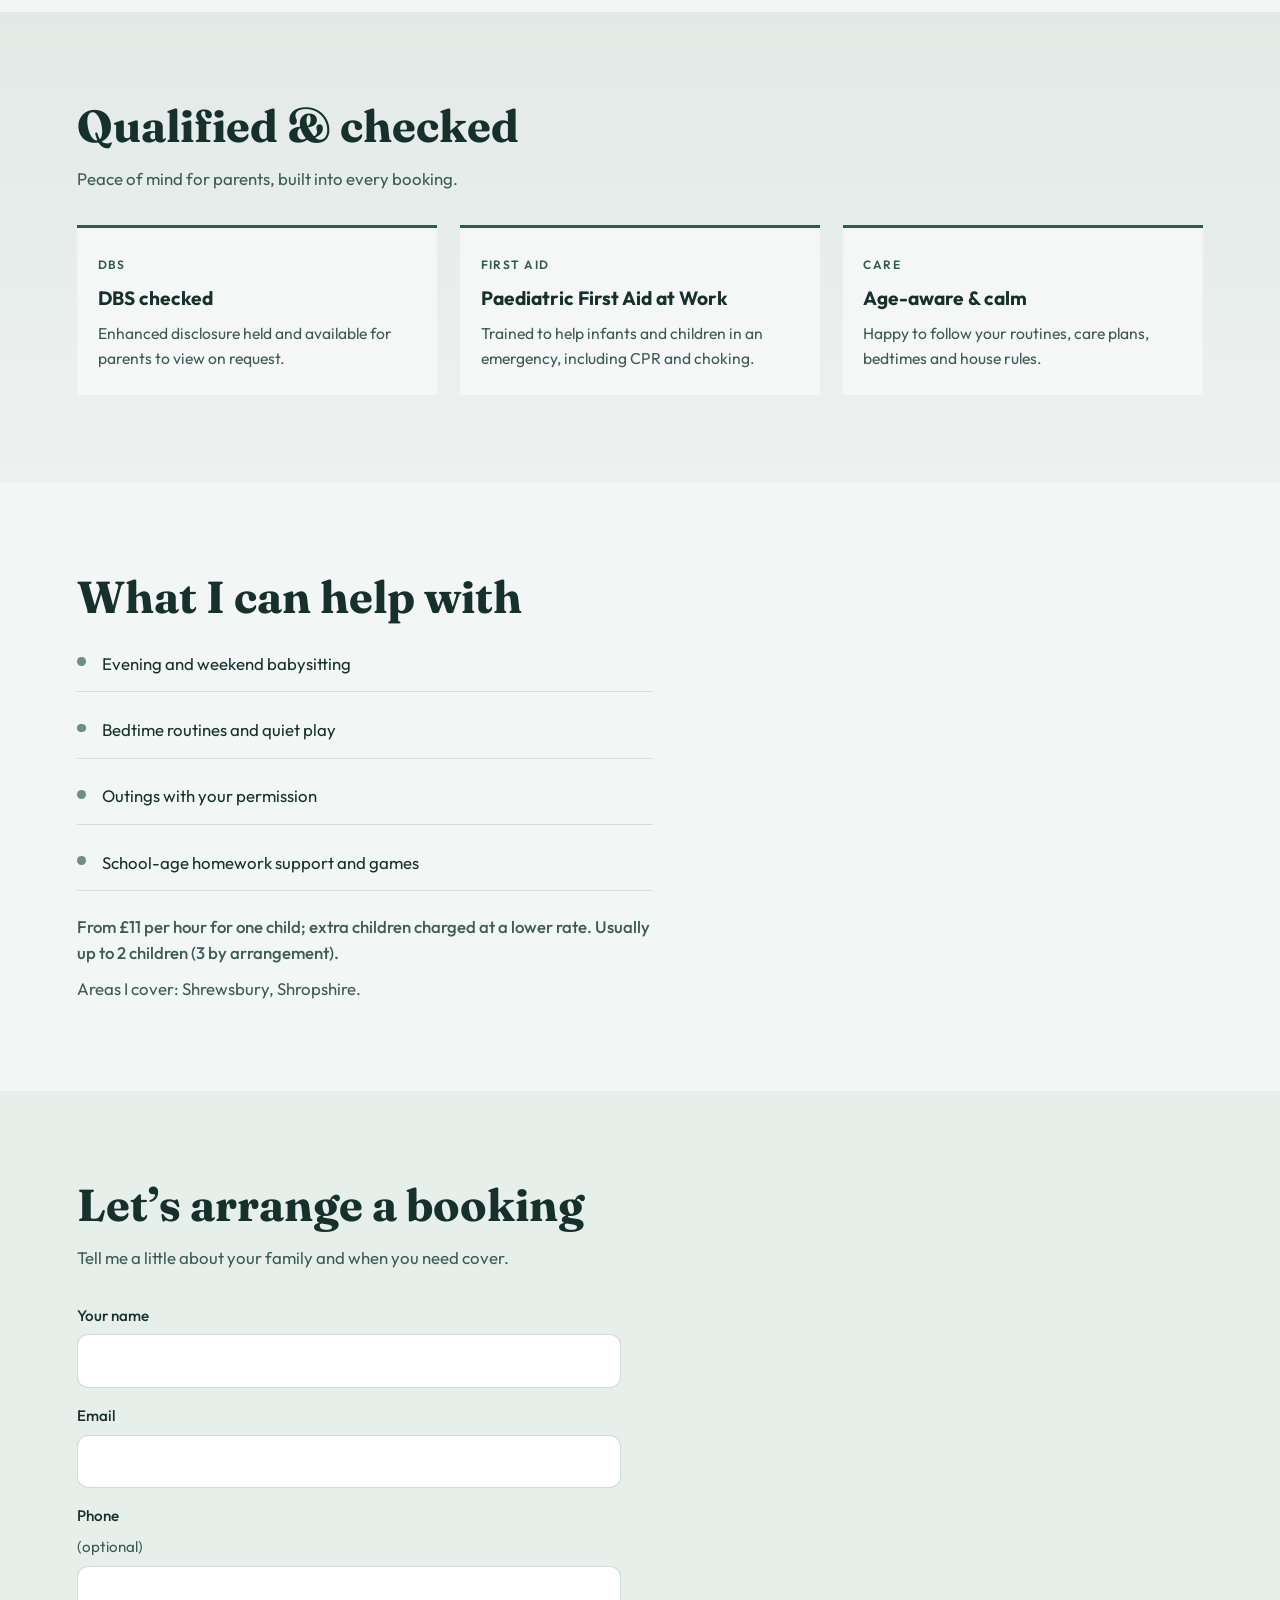
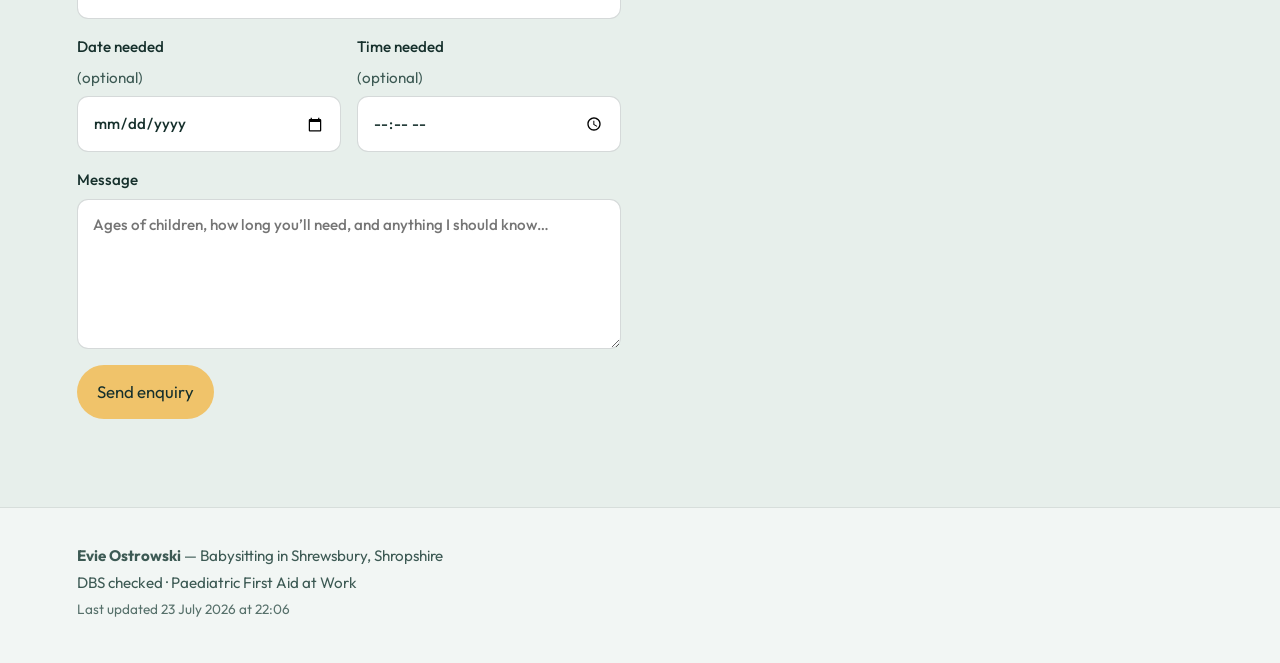
==== commit 6ff9c548: "Add Shrewsbury location to website Added location information throughout the site including the meta" ====
--- a/index.html
+++ b/index.html
@@ -4,7 +4,7 @@
   <meta charset="UTF-8" />
   <meta name="viewport" content="width=device-width, initial-scale=1" />
   <title>Evie Ostrowski — Babysitting</title>
-  <meta name="description" content="Reliable babysitting with Evie Ostrowski. DBS checked and Paediatric First Aid at Work qualified." />
+  <meta name="description" content="Reliable babysitting in Shrewsbury, Shropshire with Evie Ostrowski. DBS checked and Paediatric First Aid at Work qualified." />
   <link rel="icon" href="assets/favicon.svg" type="image/svg+xml" />
   <link rel="preconnect" href="https://fonts.googleapis.com" />
   <link rel="preconnect" href="https://fonts.gstatic.com" crossorigin />
@@ -40,7 +40,7 @@
       <div class="hero-media" role="img" aria-label="Bright playroom with toys, books and building blocks"></div>
       <div class="hero-scrim"></div>
       <div class="hero-copy">
-        <p class="eyebrow">Babysitting</p>
+        <p class="eyebrow">Babysitting · Shrewsbury</p>
         <h1>Evie Ostrowski</h1>
         <p class="lede">Calm, reliable care for your children — evenings, weekends, and outings with your say-so.</p>
         <div class="cta-row">
@@ -112,6 +112,7 @@
         From £11 per hour for one child; extra children charged at a lower rate.
         Usually up to 2 children (3 by arrangement).
       </p>
+      <p class="area">Areas I cover: Shrewsbury, Shropshire.</p>
     </section>
 
     <section id="contact" class="contact">
@@ -162,7 +163,7 @@
   </main>
 
   <footer class="site-footer">
-    <p><strong>Evie Ostrowski</strong> — Babysitting</p>
+    <p><strong>Evie Ostrowski</strong> — Babysitting in Shrewsbury, Shropshire</p>
     <p>DBS checked · Paediatric First Aid at Work</p>
     <p class="footer-updated" id="last-updated"></p>
   </footer>
--- a/styles.css
+++ b/styles.css
@@ -400,6 +400,12 @@
   font-weight: 500;
 }
 
+.area {
+  margin: 0.55rem 0 0;
+  max-width: 36rem;
+  color: var(--ink-soft);
+}
+
 .contact {
   background: #e7efeb;
 }
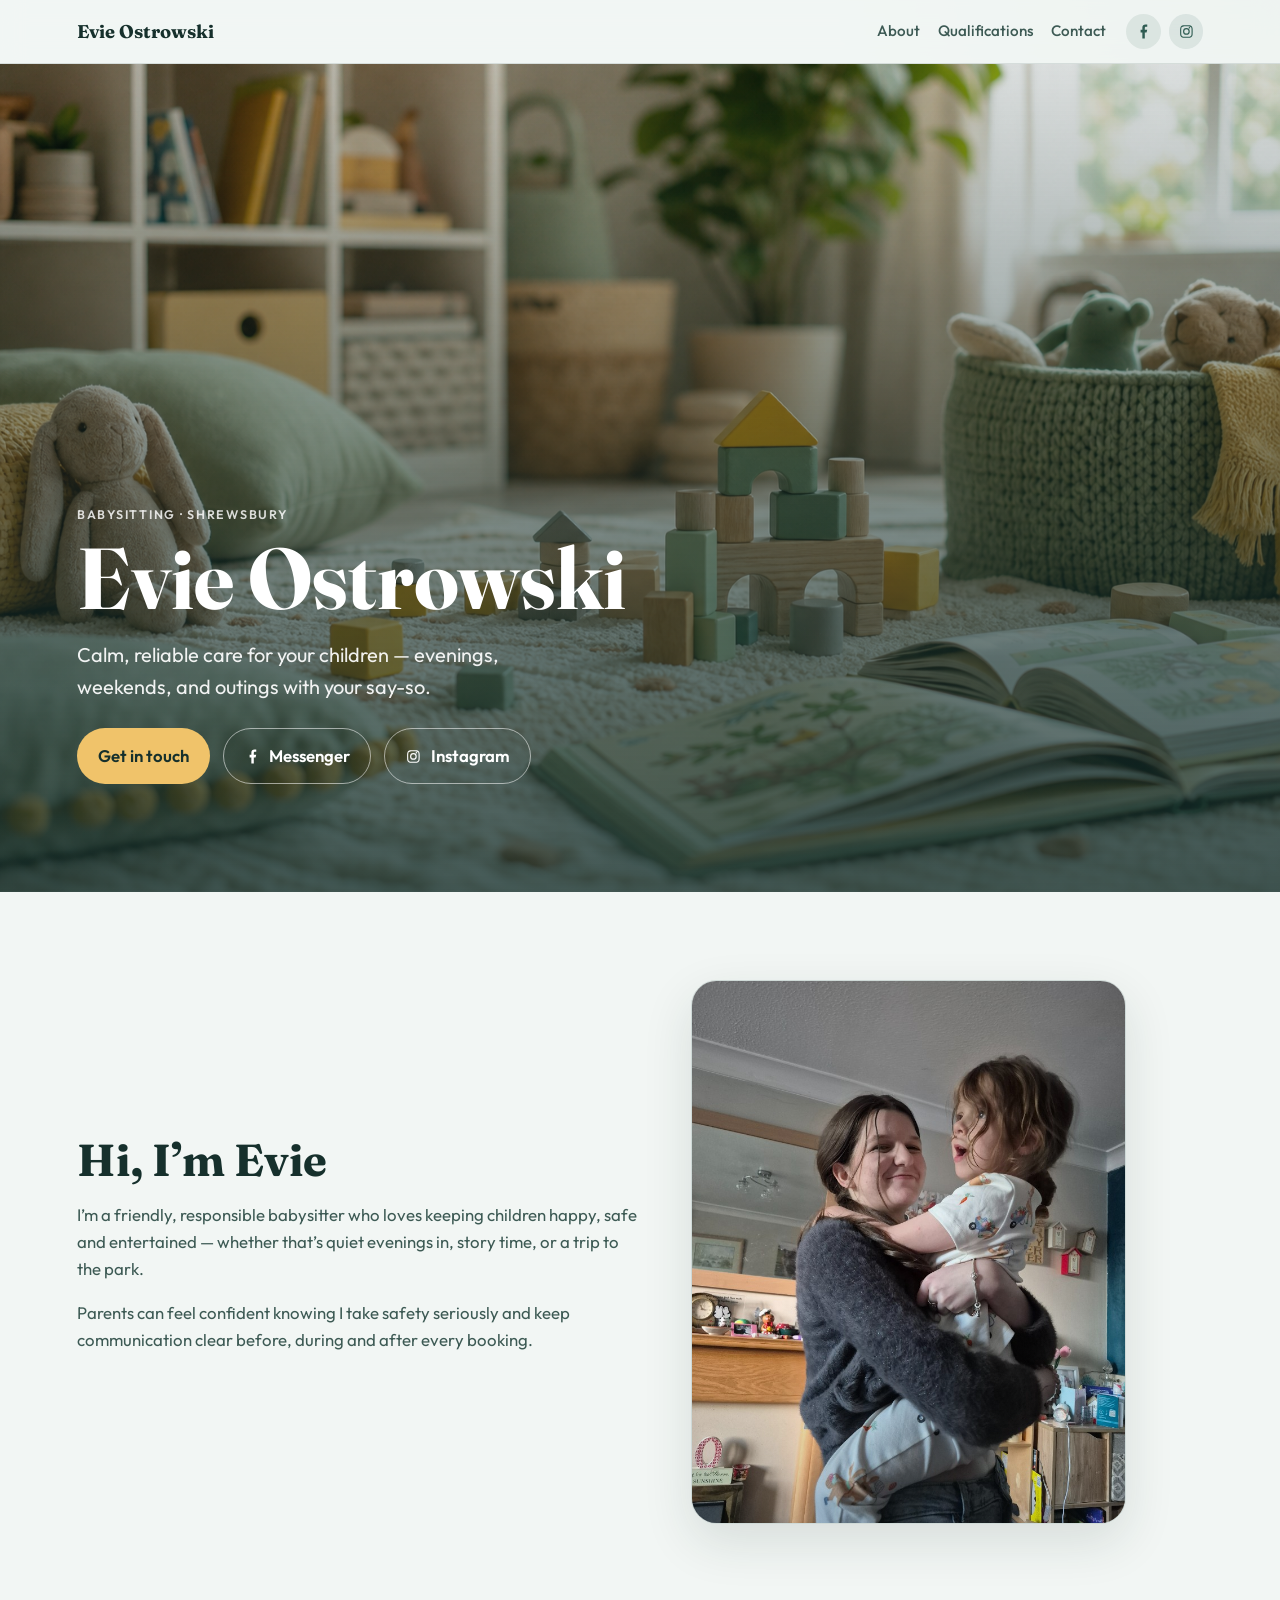
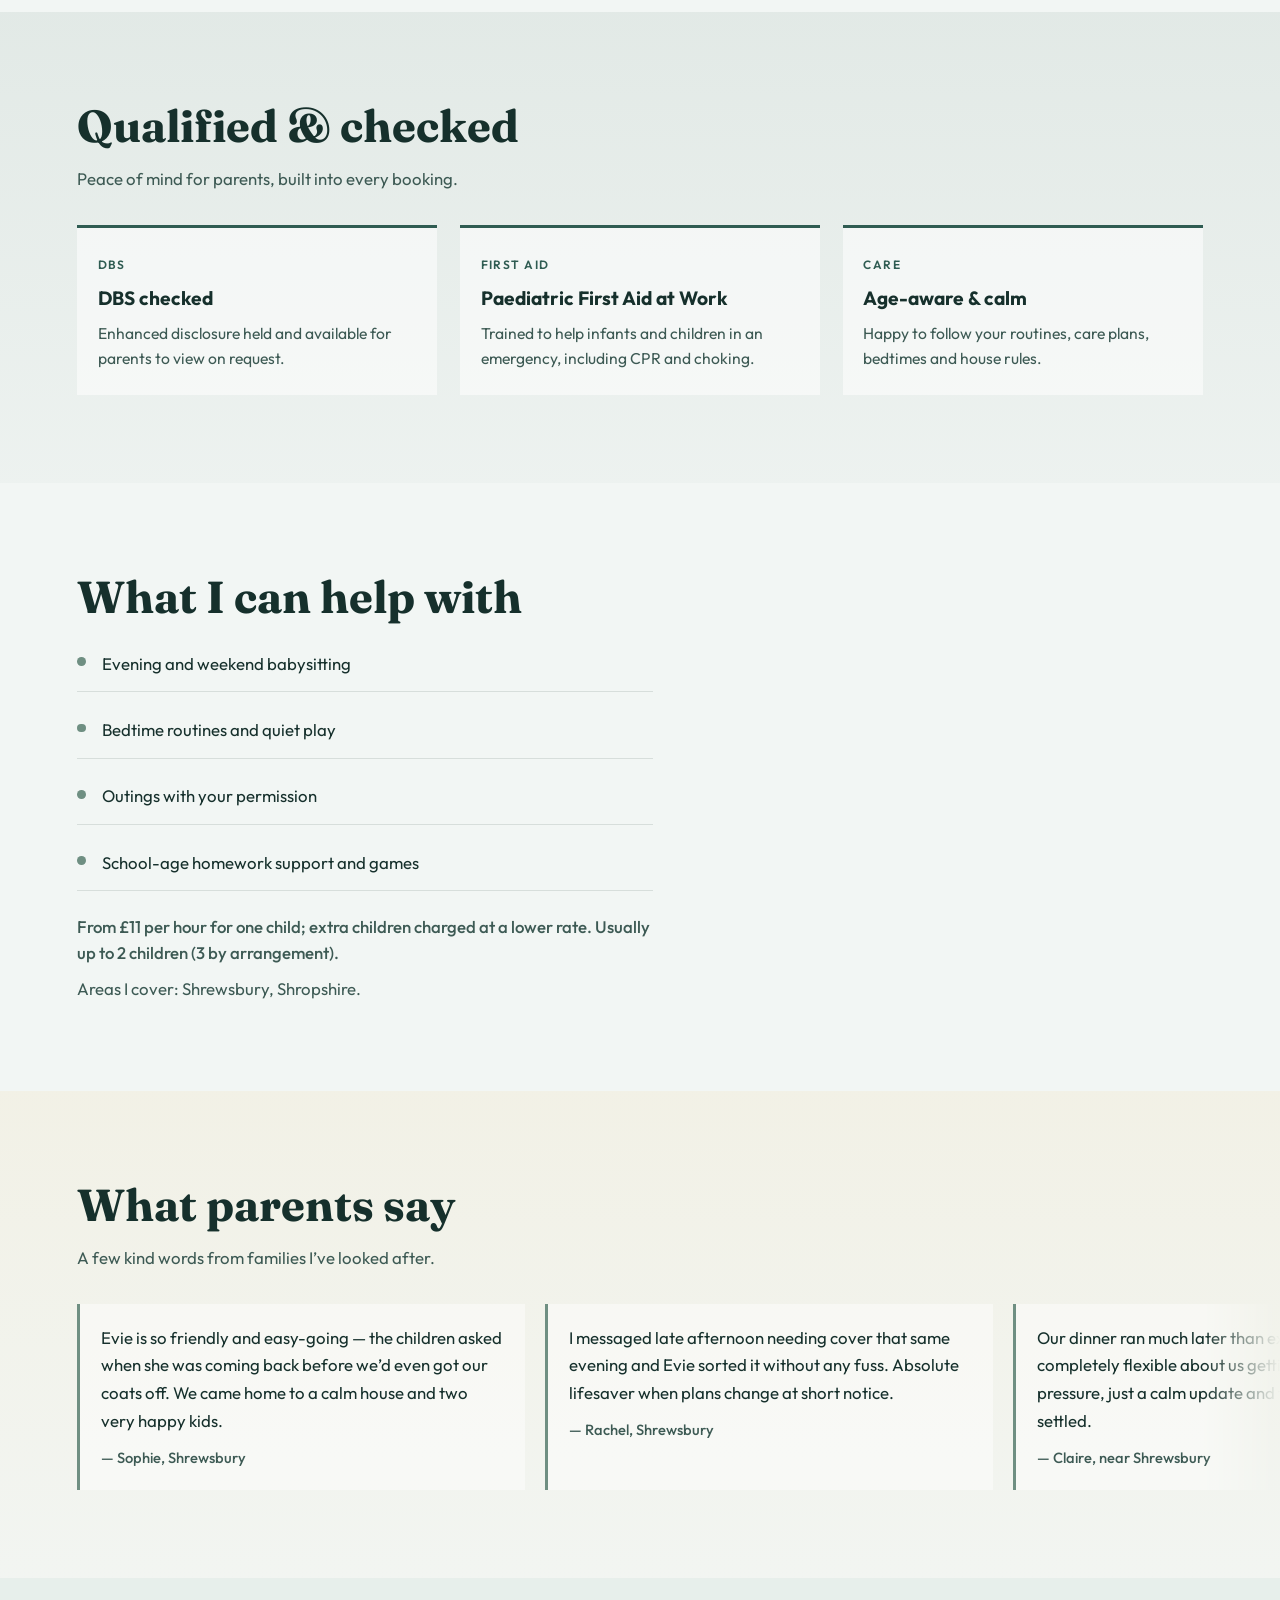
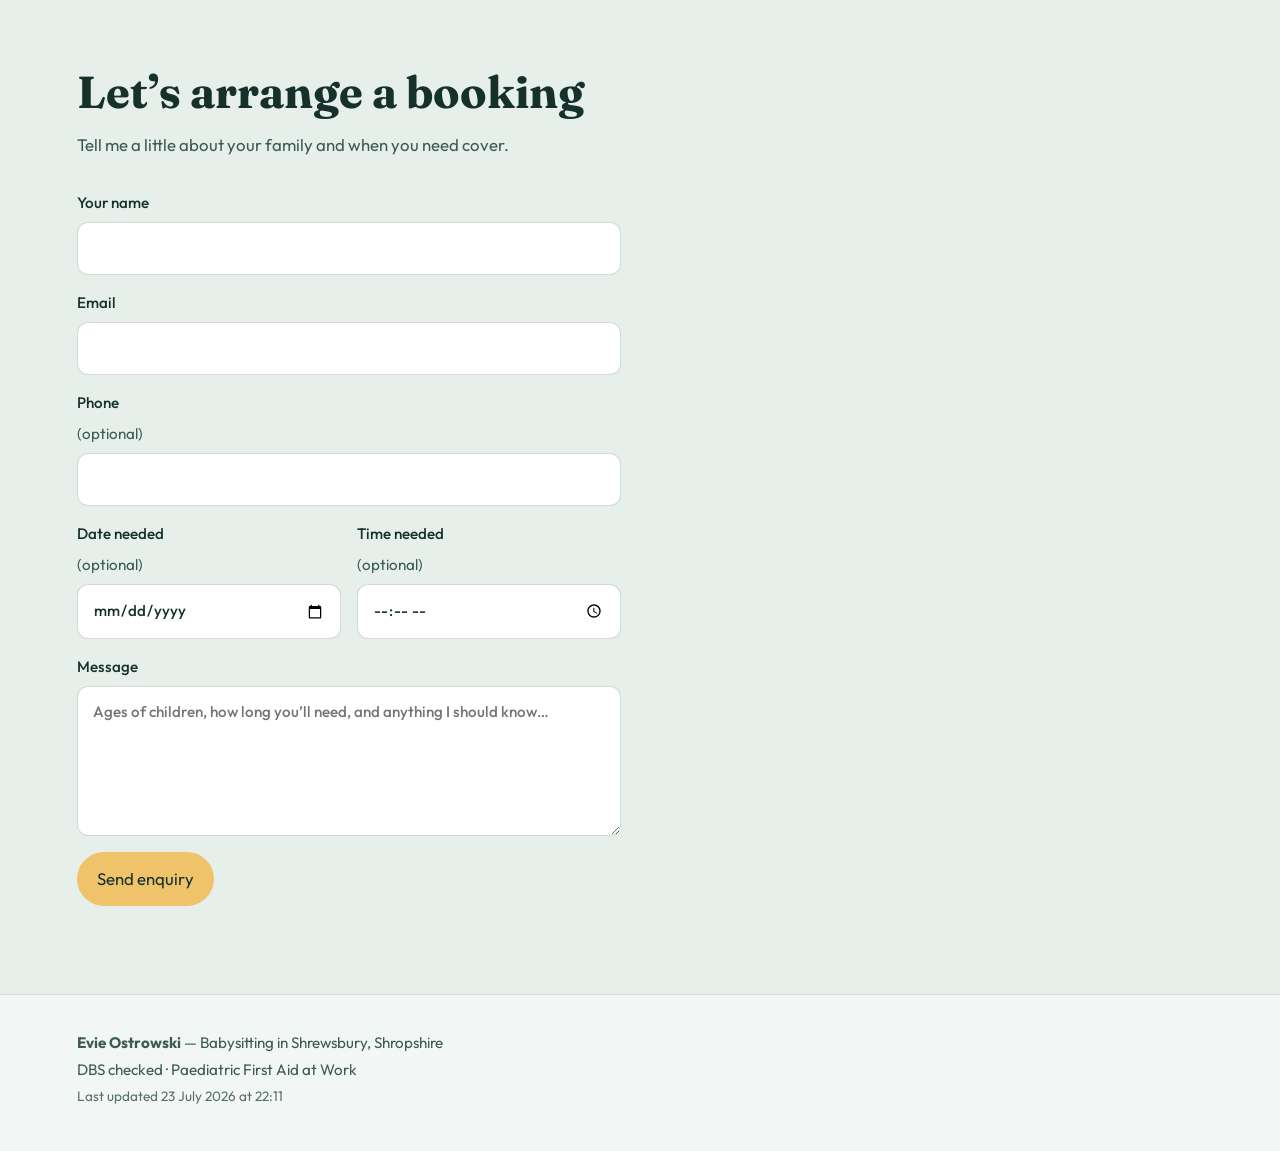
==== commit 5df5ccfe: "Add testimonials section with animated marquee Add a new testimonials section featuring parent quote" ====
--- a/index.html
+++ b/index.html
@@ -115,6 +115,44 @@
       <p class="area">Areas I cover: Shrewsbury, Shropshire.</p>
     </section>
 
+    <section class="testimonials" aria-label="What parents say">
+      <h2>What parents say</h2>
+      <p class="section-intro">A few kind words from families I’ve looked after.</p>
+      <div class="quote-marquee" data-quote-marquee>
+        <div class="quote-track">
+          <ul class="quotes">
+            <li>
+              <blockquote>
+                <p>
+                  Evie is so friendly and easy-going — the children asked when she was coming back
+                  before we’d even got our coats off. We came home to a calm house and two very happy kids.
+                </p>
+                <footer>— Sophie, Shrewsbury</footer>
+              </blockquote>
+            </li>
+            <li>
+              <blockquote>
+                <p>
+                  I messaged late afternoon needing cover that same evening and Evie sorted it without
+                  any fuss. Absolute lifesaver when plans change at short notice.
+                </p>
+                <footer>— Rachel, Shrewsbury</footer>
+              </blockquote>
+            </li>
+            <li>
+              <blockquote>
+                <p>
+                  Our dinner ran much later than expected and Evie was completely flexible about us
+                  getting back. No pressure, just a calm update and the little ones already settled.
+                </p>
+                <footer>— Claire, near Shrewsbury</footer>
+              </blockquote>
+            </li>
+          </ul>
+        </div>
+      </div>
+    </section>
+
     <section id="contact" class="contact">
       <h2>Let’s arrange a booking</h2>
       <p class="section-intro">Tell me a little about your family and when you need cover.</p>
--- a/styles.css
+++ b/styles.css
@@ -230,6 +230,7 @@
 .about,
 .trust,
 .offer,
+.testimonials,
 .contact {
   padding: 5.5rem 6vw;
 }
@@ -266,6 +267,7 @@
 .about h2,
 .trust h2,
 .offer h2,
+.testimonials h2,
 .contact h2 {
   margin: 0 0 0.9rem;
   font-family: var(--font-display);
@@ -406,6 +408,99 @@
   color: var(--ink-soft);
 }
 
+.testimonials {
+  background: linear-gradient(180deg, rgba(240, 195, 106, 0.1), rgba(240, 195, 106, 0.02));
+  overflow: hidden;
+}
+
+.quote-marquee {
+  margin-inline: -6vw;
+  padding-inline: 6vw;
+  overflow: hidden;
+  mask-image: linear-gradient(90deg, transparent, #000 6%, #000 94%, transparent);
+}
+
+.quote-track {
+  display: flex;
+  width: max-content;
+  gap: 1.25rem;
+  animation: quoteScroll 42s linear infinite;
+}
+
+.quote-marquee:hover .quote-track,
+.quote-marquee:focus-within .quote-track {
+  animation-play-state: paused;
+}
+
+.quotes {
+  list-style: none;
+  margin: 0;
+  padding: 0;
+  display: flex;
+  gap: 1.25rem;
+  flex-shrink: 0;
+}
+
+.quotes li {
+  flex: 0 0 min(28rem, 78vw);
+}
+
+.quotes blockquote {
+  margin: 0;
+  height: 100%;
+  padding: 1.25rem 1.35rem 1.3rem;
+  border-left: 3px solid var(--sage);
+  background: rgba(255, 255, 255, 0.45);
+}
+
+.quotes blockquote p {
+  margin: 0;
+  color: var(--ink);
+  font-size: 1.05rem;
+  line-height: 1.65;
+}
+
+.quotes footer {
+  margin-top: 0.7rem;
+  color: var(--ink-soft);
+  font-size: 0.92rem;
+  font-weight: 500;
+}
+
+@keyframes quoteScroll {
+  from { transform: translateX(0); }
+  to { transform: translateX(-50%); }
+}
+
+@media (prefers-reduced-motion: reduce) {
+  .quote-marquee {
+    margin-inline: 0;
+    padding-inline: 0;
+    mask-image: none;
+    overflow: visible;
+  }
+
+  .quote-track {
+    display: block;
+    width: auto;
+    animation: none;
+  }
+
+  .quote-track .quotes[aria-hidden="true"] {
+    display: none;
+  }
+
+  .quotes {
+    display: grid;
+    gap: 1.6rem;
+    max-width: 40rem;
+  }
+
+  .quotes li {
+    flex: none;
+  }
+}
+
 .contact {
   background: #e7efeb;
 }
@@ -581,6 +676,7 @@
   .about,
   .trust,
   .offer,
+  .testimonials,
   .contact {
     padding-inline: 1.1rem;
   }
